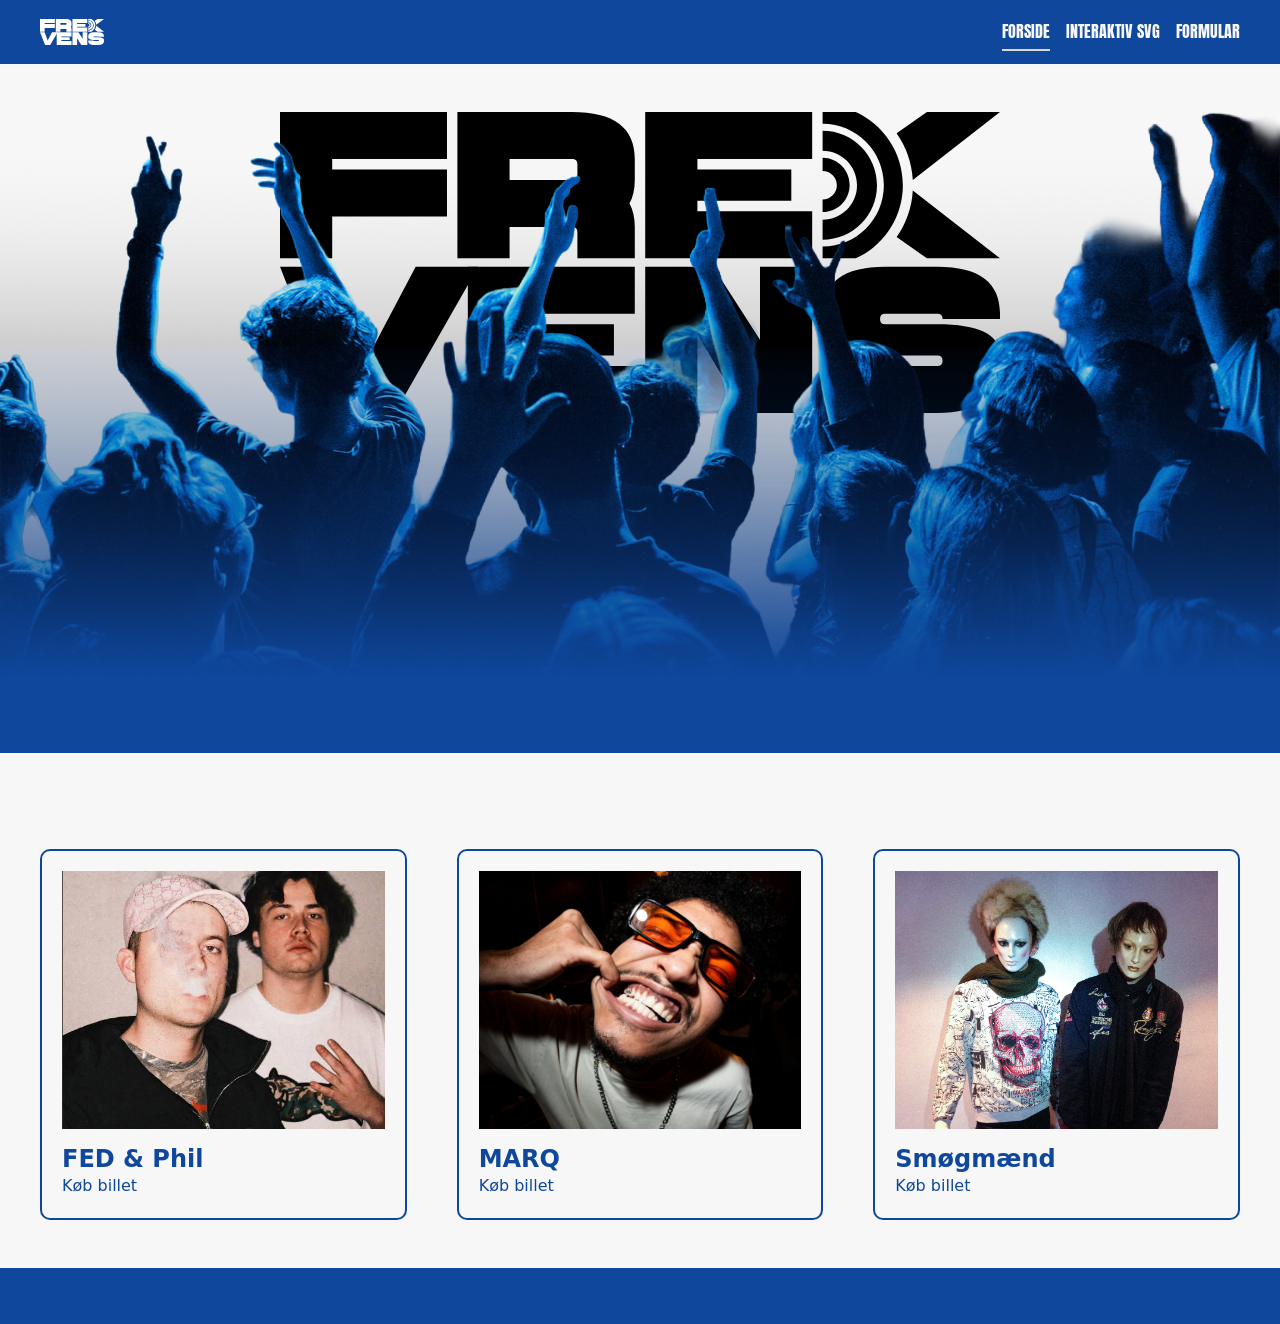
==== index.html @ 23f49d0d "forside-alfred-unfinished" ====
<!DOCTYPE html>
<html lang="da">

<head>
  <meta charset="UTF-8">
  <meta name="viewport" content="width=device-width, initial-scale=1.0">
  <title>Eventnavn</title>
  <link rel="stylesheet" href="./starter.css">
  <link rel="stylesheet" href="./style.css">
  <link rel="preconnect" href="https://fonts.googleapis.com">
  <link rel="preconnect" href="https://fonts.gstatic.com" crossorigin>
  <link
    href="https://fonts.googleapis.com/css2?family=Anton&family=Asta+Sans:wght@300..800&family=Passion+One:wght@400;700;900&display=swap"
    rel="stylesheet">
</head>

<body>
  <header class="site-header">
    <div class="header-content">
      <a class="site-logo" href="./"><img src="./frekvens logo-02.svg" alt="logo"></a>
      <nav class="site-nav">
        <button type="button" popovertarget="menu">Menu</button>
        <ul class="menu" id="menu" popover>
          <li><a href="./" aria-current="page">Forside</a></li>
          <li><a href="./svg.html">Interaktiv SVG</a></li>
          <li><a href="./form.html">Formular</a></li>
        </ul>
      </nav>
    </div>
  </header>

  <main>
    <img class="fl" src="./frekvens logo-01.svg" alt="logo">
    <img class="fb" src="./frekvensforside2-trimmed.png" alt="frekvensstart">

    <div class="koncertkort">
      <div class="infokort">
        <img src="./fedphil.jpeg" alt="fedphil">
        <h2>FED & Phil</h2>
        <p>Køb billet</p>
      </div>

      <div class="infokort">
        <img src="./marq.jpg" alt="marq">
        <h2>MARQ</h2>
        <p>Køb billet</p>
      </div>

      <div class="infokort">
        <img src="./smoeg.webp" alt="smøgmænd">
        <h2>Smøgmænd</h2>
        <p>Køb billet</p>
      </div>
    </div>

  </main>

  <footer class="site-footer">
    <div class="footer-content">
      <p>Eventnavn</p>
      <p>Footer</p>
    </div>
  </footer>
  <script src="./script.js"></script>
</body>

</html>
---- starter.css ----
*,
::before,
::after {
  box-sizing: border-box;
  margin: 0;
  padding: 0;
}

html {
  interpolate-size: allow-keywords;
  font-family: system-ui, sans-serif;
  line-height: 1.5;
  -webkit-font-smoothing: antialiased;
}

h1,
h2 {
  line-height: 1.25;
}

p,
li {
  text-wrap: pretty;
}

img,
svg {
  display: block;
  width: 100%;
  height: auto;
}

label {
  display: block;
}

input,
button,
textarea,
select {
  font: inherit;
  color: inherit;
  background-color: transparent;
  font-size: max(1em, 16px);
  padding: 0;
  margin: 0;
}

input:where([type="checkbox"], [type="radio"]) {
  width: 1em;
  height: 1em;
}

textarea {
  resize: none;
  min-height: 4lh;
}

legend {
  padding: 0;
}

select,
::picker(select) {
  appearance: base-select;
}

[popover] {
  margin: revert;
}

dialog {
  overscroll-behavior: none;

  &::backdrop {
    overflow: hidden;
    overscroll-behavior: contain;
  }
}

.visually-hidden {
  position: absolute;
  width: 1px;
  height: 1px;
  overflow: hidden;
  white-space: nowrap;
  clip-path: inset(100%);
}
---- style.css ----
/* Variabler */
html {
  --color-page: #f7f7f7;
  --color-surface: #0f479c;
  --color-text: #222;
  --color-muted: #819db7;
  --color-border: #d8d8d8;
  --color-logo: #f7f7f7;
  --space-05: 0.5rem;
  --space-1: 1rem;
  --space-2: 2rem;
  --space-3: 3rem;

  background: var(--color-page);
  color: var(--color-text);
}

/* Globalt layout */
body {
  margin: 0;
  min-height: 100svh;
  display: grid;
  grid-template-rows: auto 1fr auto;
  grid-template-columns: minmax(1rlh, 1fr) minmax(0, 75rem) minmax(1rlh, 1fr);
}

h1,
h2,
h3,
p {
  margin: 0;
}

main {
  display: grid;
  grid-template-columns: inherit;
  grid-column: 1 / -1;
  align-content: start;
}

main > * {
  grid-column: 2;
  padding-block: var(--space-3);
}

.svg-page {
  display: grid;
  gap: var(--space-2);
}

.svg-intro {
  display: grid;
  gap: var(--space-1);
  max-width: 60ch;
}

.svg-intro p {
  color: var(--color-muted);
}

.svg-layout {
  display: grid;
  gap: var(--space-2);
  align-items: start;
  @media (width > 800px) {
    grid-template-columns: 1fr min(40%, 36ch);
  }
}

.form-page {
  display: grid;
  gap: var(--space-2);
  @media (width > 600px) {
    grid-template-columns: min(40%, 50ch) 1fr;
  }
}

.form-intro {
  display: grid;
  gap: var(--space-1);
  align-content: start;
  max-width: 60ch;
}

.form-intro p {
  color: var(--color-muted);
}

.opsamling-page {
  display: grid;
  gap: var(--space-2);
  align-items: start;

  @media (width > 800px) {
    grid-template-columns: minmax(0, 44ch) minmax(20rem, 1fr);
  }
}

.opsamling-intro {
  display: grid;
  gap: var(--space-1);
  max-width: 60ch;
}

.opsamling-intro p {
  color: var(--color-muted);
}

.error-page {
  display: grid;
  gap: var(--space-1);
  max-width: 60ch;
}

.error-page p {
  color: var(--color-muted);
}

/* Header og footer */
.site-header,
.site-footer {
  grid-column: 1 / -1;

  display: grid;
  grid-template-columns: inherit;
  background: var(--color-surface);
}

.header-content,
.footer-content {
  grid-column: 2;
}

.header-content {
  min-height: 4rem;
  display: flex;
  justify-content: space-between;
  align-items: center;
  gap: var(--space-1);
}

.site-logo img {
  width: 5vw;
}

.footer-content {
  padding-block: var(--space-1);
  display: flex;
  flex-wrap: wrap;
  justify-content: space-between;
  gap: var(--space-1);
  color: var(--color-muted);
}

/* Navigation */
[popover] {
  margin: 0;
  padding: 0;
  border: none;
  background: transparent;
}

.site-nav button {
  padding: 0.4rem 0.7rem;
  border: 1px solid var(--color-border);
  background: var(--color-surface);
  @media (width > 600px) {
    display: none;
  }
}

.menu {
  margin: 0;
  padding: var(--space-1);
  list-style: none;
  background: var(--color-surface);
  border: 1px solid var(--color-border);
  color: var(--color-logo);
  position-area: bottom span-left;
  @media (width > 600px) {
    display: flex;
    gap: var(--space-1);
    padding: 0;
    border: none;
    background: none;
    position: static;
  }
}

.menu a {
  display: block;
  padding: 0.4rem 0;
  color: inherit;
  text-decoration: none;
  border-bottom: 2px solid #0000;
  font-family: "Anton", sans-serif;
  font-weight: 400;
  font-style: normal;
  text-transform: uppercase;
}

.menu a[aria-current="page"] {
  border-bottom-color: var(--color-border);
}

/* Flader */
.panel,
.svg-placeholder,
.form-placeholder,
.opsamling-placeholder {
  background: var(--color-surface);
  border: 1px solid var(--color-border);
}

.panel {
  padding: var(--space-1);
  display: grid;
  gap: var(--space-1);
}

.svg-placeholder,
.opsamling-placeholder {
  min-height: -webkit-fill-available;
  min-height: stretch;
}

.form-placeholder {
  min-height: -webkit-fill-available;
  min-height: stretch;
  padding: var(--space-1);
}

/* Details */
.accordion {
  display: grid;
  gap: var(--space-05);
}

.accordion-item {
  border: 1px solid var(--color-border);
  background: var(--color-surface);
  h3 {
    padding: 0 var(--space-1);
  }
}

.accordion-item p {
  padding: 0 var(--space-1) var(--space-1);
  color: var(--color-muted);
}

/* Knap/link */
.button {
  justify-self: start;
  display: inline-block;
  padding: 0.5rem 0.8rem;
  border: 1px solid var(--color-border);
  background: var(--color-surface);
  color: inherit;
  text-decoration: none;
}

p {
  color: var(--color-surface);
}

h1 {
  color: var(--color-surface);
}

h2 {
  color: var(--color-surface);
}

h3 {
  color: var(--color-logo);
}

/*forside*/

.fb {
  grid-column: 1/-1;
  grid-row: 1;
}

.fl {
  grid-row: 1;
  grid-column: 2/3;
  width: 60%;
  justify-self: center;
}

.koncertkort {
  display: grid;
  grid-template-columns: 1fr 1fr 1fr;
  gap: 50px;
  object-fit: cover;
}
.infokort img {
  width: 100%;
  aspect-ratio: 1 / 0.8;
  object-fit: cover;
  justify-self: center;
}
.infokort h2 {
  margin-top: 15px;
  font-size: 24px;
}

.infokort p {
  font-size: 16px;
  line-height: 1.5;
}

.infokort {
  padding: 20px;
  border: 2px solid var(--color-surface);
  border-radius: 10px;
}

/* svg */
.hullet {
  opacity: 0%;
  transition: 0.5s;
  translate: var(--x) var(--y);
}

.svg-frekvens[data-position="bar"] {
  --x: -179%;
  --y: -146%;
  .hullet {
    opacity: 50%;
    scale: 4;
  }
}

.svg-frekvens[data-position="koncert"] {
  --x: -126%;
  --y: -165%;
  .hullet {
    opacity: 50%;
    scale: 4;
  }
}

.svg-frekvens[data-position="merch"] {
  --x: -114%;
  --y: -118%;
  .hullet {
    opacity: 50%;
    scale: 4;
  }
}
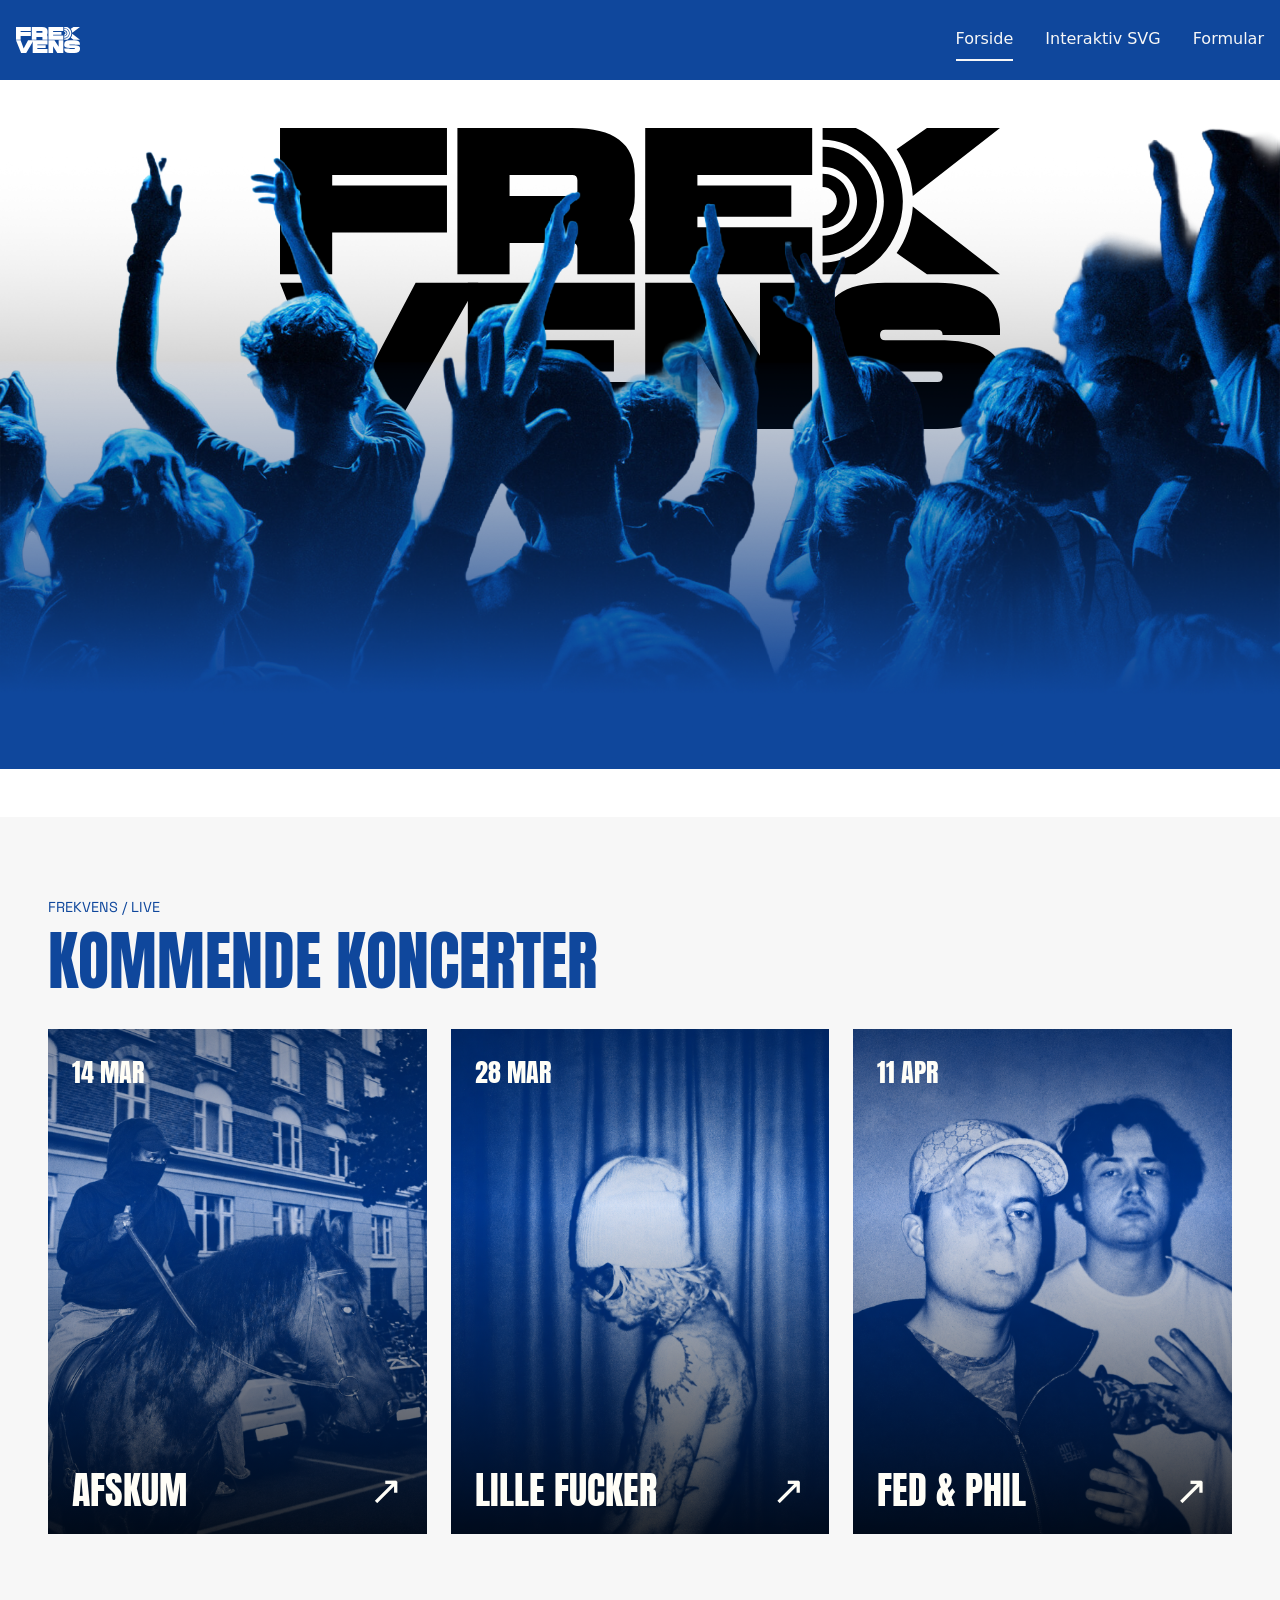
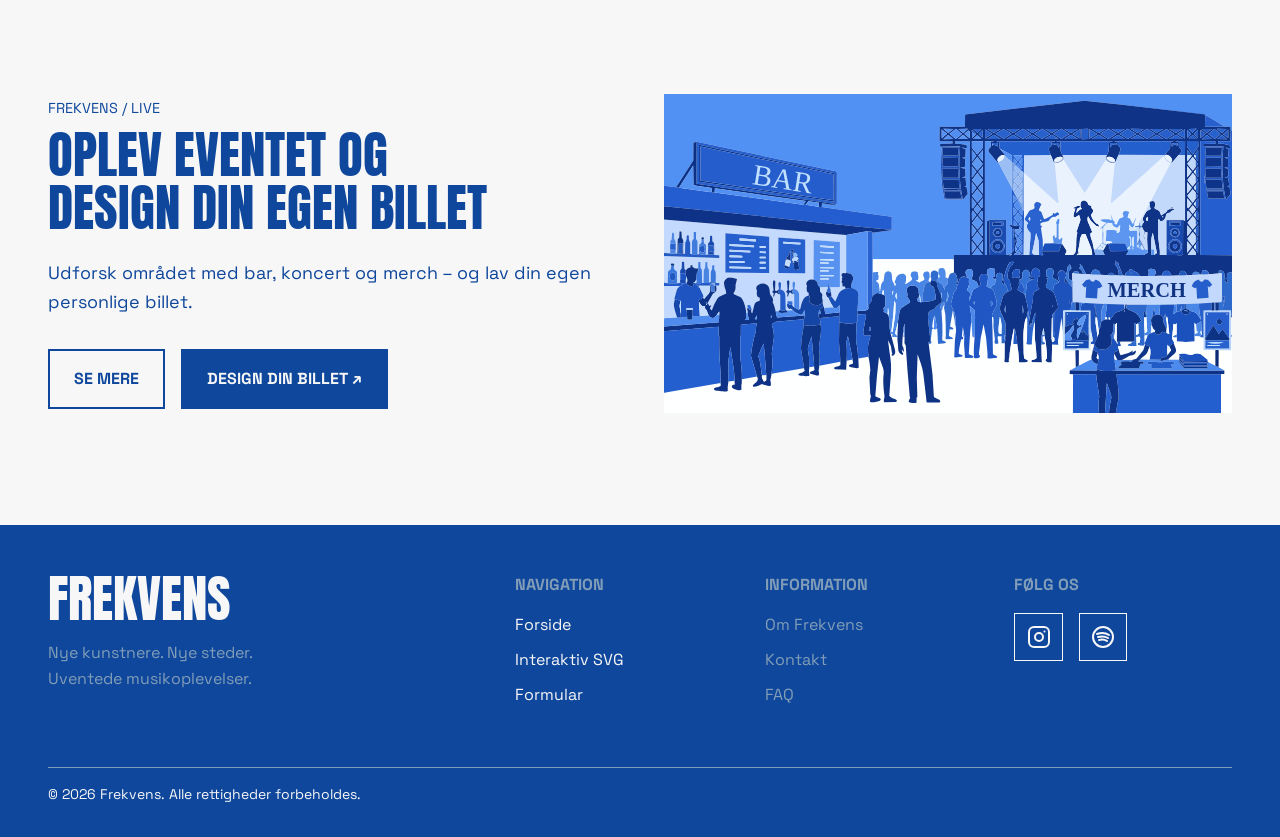
==== commit eda109df: "Merge pull request #1 from alfedesen2:forside-albert forside-albert-done" ====
--- a/index.html
+++ b/index.html
@@ -4,63 +4,319 @@
 <head>
   <meta charset="UTF-8">
   <meta name="viewport" content="width=device-width, initial-scale=1.0">
-  <title>Eventnavn</title>
+  <title>Frekvens</title>
   <link rel="stylesheet" href="./starter.css">
   <link rel="stylesheet" href="./style.css">
+
   <link rel="preconnect" href="https://fonts.googleapis.com">
   <link rel="preconnect" href="https://fonts.gstatic.com" crossorigin>
-  <link
-    href="https://fonts.googleapis.com/css2?family=Anton&family=Asta+Sans:wght@300..800&family=Passion+One:wght@400;700;900&display=swap"
+  <link href="https://fonts.googleapis.com/css2?family=Anton&family=Space+Grotesk:wght@300..700&display=swap"
     rel="stylesheet">
 </head>
 
 <body>
   <header class="site-header">
     <div class="header-content">
-      <a class="site-logo" href="./"><img src="./frekvens logo-02.svg" alt="logo"></a>
-      <nav class="site-nav">
-        <button type="button" popovertarget="menu">Menu</button>
-        <ul class="menu" id="menu" popover>
-          <li><a href="./" aria-current="page">Forside</a></li>
+
+      <a class="site-logo" href="./index.html"> <img src="./logoer/frekvens logo-03.svg" alt="Logo">
+      </a>
+
+      <nav class="desktop-nav" aria-label="Hovedmenu">
+        <a href="./index.html" aria-current="page">Forside</a>
+        <a href="./svg.html">Interaktiv SVG</a>
+        <a href="./form.html">Formular</a>
+      </nav>
+
+      <div class="mobile-nav">
+
+        <button class="menu-button" type="button" popovertarget="menu-popover" aria-label="Åbn menu">
+          ☰
+        </button>
+
+        <nav id="menu-popover" class="menu-list" popover aria-label="Mobilmenu">
+
+          <button class="menu-close" type="button" popovertarget="menu-popover" popovertargetaction="hide"
+            aria-label="Luk menu">
+            ✕
+          </button>
+
+          <ul>
+            <li class="menu-item">
+              <a href="./index.html">Forside →</a>
+            </li>
+
+            <li class="menu-item">
+              <a href="./svg.html">Interaktiv SVG →</a>
+            </li>
+
+            <li class="menu-item">
+              <a href="./form.html">Formular →</a>
+            </li>
+          </ul>
+
+        </nav>
+      </div>
+
+    </div>
+  </header>
+
+
+  <main>
+
+
+
+    <img src="./logoer/frekvens logo-01.svg" alt="Logo" class="logo-hero">
+
+    <img src="./logoer/frekvensforside2-trimmed.png" alt="Hero baggrund" class="bg-hero">
+
+
+
+
+
+    <!-- <h1>POP-UP<br>
+          KONCERTER</h1>
+
+        <p>Nye kunstnere, nye steder og uventede musikoplevelser. Oplev koncerter, der bryder med det traditionelle og
+          bringer musikken tættere på dig.</p>
+
+        <a href="#cards" class="hero-button"> SE KOMMENDE KONCERTER</a> -->
+
+
+
+
+    <section class="artists-section" id="cards">
+
+      <div class="artists-heading">
+        <p>FREKVENS / LIVE</p>
+        <h2>KOMMENDE KONCERTER</h2>
+      </div>
+
+      <div class="artists-grid">
+
+        <!-- AFSKUM -->
+        <button class="artist-card" popovertarget="afskum-popover">
+          <img src="./imgs-albert/afskum.png" alt="AFSKUM">
+
+          <span class="artist-date">14 MAR</span>
+
+          <div class="artist-card-bottom">
+            <h3>AFSKUM</h3>
+            <span class="artist-arrow">↗</span>
+          </div>
+        </button>
+
+        <!-- LILLE FUCKER -->
+        <button class="artist-card" popovertarget="lille-fucker-popover">
+          <img src="./imgs-albert/lille-fucker.png" alt="Lille Fucker">
+
+          <span class="artist-date">28 MAR</span>
+
+          <div class="artist-card-bottom">
+            <h3>LILLE FUCKER</h3>
+            <span class="artist-arrow">↗</span>
+          </div>
+        </button>
+
+        <!-- FED & PHIL -->
+        <button class="artist-card" popovertarget="fed-phil-popover">
+          <img src="./imgs-albert/fed-og-phil.png" alt="Fed & Phil">
+
+          <span class="artist-date">11 APR</span>
+
+          <div class="artist-card-bottom">
+            <h3>FED & PHIL</h3>
+            <span class="artist-arrow">↗</span>
+          </div>
+        </button>
+
+      </div>
+    </section>
+
+
+    <!-- POPOVER: AFSKUM -->
+    <div id="afskum-popover" class="artist-popover" popover>
+      <button class="popover-close" popovertarget="afskum-popover" popovertargetaction="hide"
+        aria-label="Luk">×</button>
+
+      <img src="./imgs-albert/afskum.png" alt="AFSKUM">
+
+      <div class="popover-content">
+        <p class="popover-label">FREKVENS / LIVE</p>
+        <h2>AFSKUM</h2>
+        <p>Oplev AFSKUM live til en intim pop-up koncert,
+          hvor rå energi og alternativ hiphop mødes.</p>
+
+        <div class="popover-details">
+          <p><strong>DATO</strong> 14. marts 2027</p>
+          <p><strong>TID</strong> 20.00</p>
+          <p><strong>STED</strong> Hemmelig lokation, København</p>
+        </div>
+
+        <a href="./form.html" class="popover-cta">
+          TILMELD DIG ↗
+        </a>
+      </div>
+    </div>
+
+
+    <!-- POPOVER: LILLE FUCKER -->
+    <div id="lille-fucker-popover" class="artist-popover" popover>
+      <button class="popover-close" popovertarget="lille-fucker-popover" popovertargetaction="hide"
+        aria-label="Luk">×</button>
+
+      <img src="./imgs-albert/lille-fucker.png" alt="Lille Fucker">
+
+      <div class="popover-content">
+        <p class="popover-label">FREKVENS / LIVE</p>
+        <h2>LILLE FUCKER</h2>
+        <p>Lille Fucker indtager Frekvens med en intens
+          koncert fyldt med alternativ rap og attitude.</p>
+
+        <div class="popover-details">
+          <p><strong>DATO</strong> 28. marts 2027</p>
+          <p><strong>TID</strong> 21.00</p>
+          <p><strong>STED</strong> Hemmelig lokation, København</p>
+        </div>
+
+        <a href="./form.html" class="popover-cta">
+          TILMELD DIG ↗
+        </a>
+      </div>
+    </div>
+
+
+    <!-- POPOVER: FED & PHIL -->
+    <div id="fed-phil-popover" class="artist-popover" popover>
+      <button class="popover-close" popovertarget="fed-phil-popover" popovertargetaction="hide"
+        aria-label="Luk">×</button>
+
+      <img src="./imgs-albert/fed-og-phil.png" alt="Fed & Phil">
+
+      <div class="popover-content">
+        <p class="popover-label">FREKVENS / LIVE</p>
+        <h2>FED & PHIL</h2>
+        <p>Fed & Phil bringer deres lyd til Frekvens
+          med en nærværende koncert i utraditionelle rammer.</p>
+
+        <div class="popover-details">
+          <p><strong>DATO</strong> 11. april 2027</p>
+          <p><strong>TID</strong> 20.00</p>
+          <p><strong>STED</strong> Hemmelig lokation, København</p>
+        </div>
+
+        <a href="./form.html" class="popover-cta">
+          TILMELD DIG ↗
+        </a>
+      </div>
+    </div>
+
+    <section class="svg-link">
+
+      <div class="svg-link-content">
+
+        <div class="svg-link-text">
+          <p class="svg-link-label">FREKVENS / LIVE</p>
+
+          <h2>OPLEV EVENTET OG<br>DESIGN DIN EGEN BILLET</h2>
+
+          <p class="svg-link-description">
+            Udforsk området med bar, koncert og merch –
+            og lav din egen personlige billet.
+          </p>
+
+          <div class="svg-link-buttons">
+            <a href="./svg.html" class="svg-btn-outline">
+              SE MERE
+            </a>
+
+            <a href="./form.html" class="svg-btn-filled">
+              DESIGN DIN BILLET ↗
+            </a>
+          </div>
+        </div>
+
+        <div class="svg-link-image">
+          <img src="./imgs-albert/svg-frekvens-2.svg" alt="Koncertområde med bar, scene og merchbod" loading="lazy">
+        </div>
+
+      </div>
+
+    </section>
+
+  </main>
+
+  <footer class="site-footer">
+    <div class="footer-content">
+
+      <div class="footer-brand">
+        <a href="./index.html" class="footer-logo">
+          FREKVENS
+        </a>
+        <p>
+          Nye kunstnere. Nye steder.<br>
+          Uventede musikoplevelser.
+        </p>
+      </div>
+
+      <nav class="footer-nav" aria-label="Footer navigation">
+        <h3>NAVIGATION</h3>
+        <ul>
+          <li><a href="./index.html">Forside</a></li>
           <li><a href="./svg.html">Interaktiv SVG</a></li>
           <li><a href="./form.html">Formular</a></li>
         </ul>
       </nav>
-    </div>
-  </header>
-
-  <main>
-    <img class="fl" src="./frekvens logo-01.svg" alt="logo">
-    <img class="fb" src="./frekvensforside2-trimmed.png" alt="frekvensstart">
-
-    <div class="koncertkort">
-      <div class="infokort">
-        <img src="./fedphil.jpeg" alt="fedphil">
-        <h2>FED & Phil</h2>
-        <p>Køb billet</p>
-      </div>
-
-      <div class="infokort">
-        <img src="./marq.jpg" alt="marq">
-        <h2>MARQ</h2>
-        <p>Køb billet</p>
-      </div>
-
-      <div class="infokort">
-        <img src="./smoeg.webp" alt="smøgmænd">
-        <h2>Smøgmænd</h2>
-        <p>Køb billet</p>
-      </div>
-    </div>
-
-  </main>
-
-  <footer class="site-footer">
-    <div class="footer-content">
-      <p>Eventnavn</p>
-      <p>Footer</p>
+
+      <div class="footer-info">
+        <h3>INFORMATION</h3>
+        <ul>
+          <li>Om Frekvens</li>
+          <li>Kontakt</li>
+          <li>FAQ</li>
+        </ul>
+      </div>
+
+
+      <div class="footer-social">
+        <h3>FØLG OS</h3>
+        <div class="social-links">
+          <a href="https://www.instagram.com/" class="social-icon" aria-label="Instagram" target="_blank"
+            rel="noopener noreferrer">
+
+            <svg xmlns="http://www.w3.org/2000/svg" width="24" height="24" viewBox="0 0 24 24" fill="none"
+              stroke="currentColor" stroke-width="2" stroke-linecap="round" stroke-linejoin="round" aria-hidden="true">
+              <rect x="2" y="2" width="20" height="20" rx="5" />
+              <circle cx="12" cy="12" r="4" />
+              <circle cx="17.5" cy="6.5" r="1" fill="currentColor" stroke="none" />
+            </svg>
+
+          </a>
+
+          <a href="https://open.spotify.com/" class="social-icon" aria-label="Spotify" target="_blank"
+            rel="noopener noreferrer">
+
+            <svg xmlns="http://www.w3.org/2000/svg" width="24" height="24" viewBox="0 0 24 24" fill="none"
+              stroke="currentColor" stroke-width="2" stroke-linecap="round" stroke-linejoin="round" aria-hidden="true">
+
+              <circle cx="12" cy="12" r="10" />
+
+              <path d="M6 9c4-1.5 9-1 12 1" />
+              <path d="M7 12c3.5-1 7.5-.5 10 1" />
+              <path d="M8 15c3-0.7 6-.3 8 1" />
+            </svg>
+
+          </a>
+
+        </div>
+      </div>
+
+    </div>
+
+    <div class="footer-bottom">
+      <p>© 2026 Frekvens. Alle rettigheder forbeholdes.</p>
     </div>
   </footer>
+
   <script src="./script.js"></script>
 </body>
 
--- a/style.css
+++ b/style.css
@@ -2,17 +2,22 @@
 html {
   --color-page: #f7f7f7;
   --color-surface: #0f479c;
-  --color-text: #222;
+  --color-text: #f7f7f7;
   --color-muted: #819db7;
-  --color-border: #d8d8d8;
-  --color-logo: #f7f7f7;
+  --color-border: #f7f7f7;
   --space-05: 0.5rem;
   --space-1: 1rem;
   --space-2: 2rem;
   --space-3: 3rem;
 
-  background: var(--color-page);
+  --font-1: "Anton", sans-serif;
+  --font-2: "Space Grotesk", sans-serif;
+
   color: var(--color-text);
+
+  scroll-behavior: smooth;
+  --content-width: 1400px;
+  --border-width: 2px;
 }
 
 /* Globalt layout */
@@ -62,7 +67,7 @@
   display: grid;
   gap: var(--space-2);
   align-items: start;
-  @media (width > 800px) {
+  @media (width > 767px) {
     grid-template-columns: 1fr min(40%, 36ch);
   }
 }
@@ -91,7 +96,7 @@
   gap: var(--space-2);
   align-items: start;
 
-  @media (width > 800px) {
+  @media (width > 767px) {
     grid-template-columns: minmax(0, 44ch) minmax(20rem, 1fr);
   }
 }
@@ -116,91 +121,338 @@
   color: var(--color-muted);
 }
 
-/* Header og footer */
-.site-header,
-.site-footer {
+/* HEADER */ /* HEADER */ /* HEADER */ /* HEADER */ /* HEADER */ /* HEADER */ /* HEADER */ /* HEADER */ /* HEADER */ /* HEADER */
+.site-header {
   grid-column: 1 / -1;
-
-  display: grid;
-  grid-template-columns: inherit;
   background: var(--color-surface);
-}
-
-.header-content,
-.footer-content {
-  grid-column: 2;
+  color: var(--color-page);
+  position: relative;
+  z-index: 10;
 }
 
 .header-content {
-  min-height: 4rem;
   display: flex;
   justify-content: space-between;
   align-items: center;
-  gap: var(--space-1);
-}
-
+  min-height: 80px;
+  padding: var(--space-1) var(--space-1);
+  gap: var(--space-2);
+}
+
+/* LOGO */
 .site-logo img {
   width: 5vw;
 }
 
-.footer-content {
-  padding-block: var(--space-1);
+/* DESKTOP NAVIGATION */
+.desktop-nav {
   display: flex;
-  flex-wrap: wrap;
-  justify-content: space-between;
-  gap: var(--space-1);
-  color: var(--color-muted);
-}
-
-/* Navigation */
-[popover] {
+  align-items: center;
+  gap: var(--space-2);
+  margin-left: auto;
+}
+
+.desktop-nav a {
+  color: var(--color-page);
+  text-decoration: none;
+  font-size: 1rem;
+  font-weight: 500;
+  padding: 0.5rem 0;
+  border-bottom: var(--border-width) solid transparent;
+  transition: border-color 0.2s;
+}
+
+.desktop-nav a:hover,
+.desktop-nav a[aria-current="page"] {
+  border-bottom-color: var(--color-page);
+}
+
+/* MOBIL NAVIGATION */
+.mobile-nav {
+  display: none;
+}
+
+.menu-button {
+  anchor-name: --menu-anchor;
+  background: transparent;
+  border: none;
+  color: var(--color-page);
+  font-size: 1.5rem;
+  cursor: pointer;
+}
+
+/* POPOVER */
+.menu-list {
+  position: fixed;
+  position-anchor: --menu-anchor;
+  position-area: bottom span-left;
+  margin: 0;
+
+  width: min(360px, calc(100vw - 2rem));
+  padding: var(--space-1);
+
+  background: var(--color-page);
+  border: 1px solid var(--color-surface);
+  box-shadow: 0 10px 30px #0002;
+  color: var(--color-surface);
+}
+
+/* POPOVER ANIMATION */
+.menu-list {
+  opacity: 0;
+  scale: 0.95;
+
+  transition:
+    opacity 0.3s,
+    scale 0.3s,
+    display 0.3s allow-discrete,
+    overlay 0.3s allow-discrete;
+}
+
+.menu-list:popover-open {
+  opacity: 1;
+  scale: 1;
+}
+
+@starting-style {
+  .menu-list:popover-open {
+    opacity: 0;
+    scale: 0.95;
+  }
+}
+
+/* LUK KNAP */
+.menu-close {
+  display: block;
+  margin-left: auto;
+  background: transparent;
+  border: none;
+  color: var(--color-surface);
+  font-size: 1.5rem;
+  cursor: pointer;
+}
+
+/* MENU LINKS */
+.menu-list ul {
+  list-style: none;
   margin: 0;
   padding: 0;
-  border: none;
-  background: transparent;
-}
-
-.site-nav button {
-  padding: 0.4rem 0.7rem;
-  border: 1px solid var(--color-border);
+}
+
+.menu-item {
+  border-bottom: 1px solid var(--color-muted);
+}
+
+.menu-item:last-child {
+  border-bottom: none;
+}
+
+.menu-item a {
+  display: block;
+  padding: var(--space-1) 0;
+  color: var(--color-surface);
+  text-decoration: none;
+  font-size: 1.5rem;
+  font-weight: 800;
+}
+
+.menu-item a:hover {
+  color: #086ce5;
+}
+
+/* RESPONSIVE */
+@media (max-width: 767px) {
+  .desktop-nav {
+    display: none;
+  }
+
+  .mobile-nav {
+    display: block;
+  }
+
+  .header-content {
+    padding: var(--space-1);
+  }
+
+  .site-logo {
+    font-size: 1.5rem;
+  }
+}
+
+/* Footer */ /* Footer */ /* Footer */ /* Footer */ /* Footer */ /* Footer */ /* Footer */ /* Footer */ /* Footer */ /* Footer */ /* Footer */
+.site-footer {
+  grid-column: 1 / -1;
   background: var(--color-surface);
-  @media (width > 600px) {
-    display: none;
-  }
-}
-
-.menu {
+  color: var(--color-page);
+  padding: var(--space-2) var(--space-3);
+}
+
+/* Footer layout */
+.footer-content {
+  grid-column: 1 / -1;
+  display: grid;
+  grid-template-columns: 2fr 1fr 1fr 1fr;
+  gap: var(--space-2);
+  width: 100%;
+  max-width: var(--content-width);
+  margin: 0 auto var(--space-2);
+  align-items: start;
+  padding-block: var(--space-1);
+  color: var(--color-muted);
+}
+
+/* Nederste linje */
+.footer-bottom {
+  grid-column: 1 / -1;
+  display: flex;
+  justify-content: space-between;
+  align-items: center;
+  gap: var(--space-2);
+
+  width: 100%;
+  max-width: var(--content-width);
+  margin: 0 auto;
+
+  border-top: 1px solid var(--color-muted);
+  padding-top: var(--space-1);
+
+  font-family: var(--font-2);
+  font-size: 0.875rem;
+}
+
+/* Logo */
+.footer-brand h2 {
+  font-family: var(--font-1);
+  font-size: clamp(3rem, 5vw, 6rem);
+  font-weight: 400;
+  line-height: 1;
+  margin-bottom: var(--space-1);
+}
+
+.footer-brand p {
+  font-family: var(--font-2);
+  line-height: 1.6;
+}
+
+/* Overskrifter */
+.footer-nav h3,
+.footer-info h3,
+.footer-social h3 {
+  font-family: var(--font-2);
+  font-size: 1rem;
+  font-weight: 700;
+  margin-bottom: var(--space-1);
+}
+
+/* Links */
+.footer-nav ul {
+  list-style: none;
+  padding: 0;
   margin: 0;
-  padding: var(--space-1);
+}
+
+.footer-nav li {
+  margin-bottom: 0.7rem;
+}
+
+.footer-nav a,
+.footer-bottom a {
+  color: var(--color-page);
+  text-decoration: none;
+  font-family: var(--font-2);
+}
+
+.footer-nav a:hover,
+.footer-bottom a:hover {
+  text-decoration: underline;
+}
+
+/* Information */
+.footer-info p {
+  margin-bottom: 0.7rem;
+  font-family: var(--font-2);
+}
+
+/* Sociale medier */
+.social-links {
+  display: flex;
+  gap: var(--space-1);
+}
+
+.social-links a {
+  display: inline-flex;
+  align-items: center;
+  justify-content: center;
+  padding: 0.7rem;
+
+  border: 1px solid var(--color-page);
+  color: var(--color-page);
+  text-decoration: none;
+
+  font-family: var(--font-2);
+  transition: 0.2s;
+}
+
+.social-links a:hover {
+  background: var(--color-page);
+  color: var(--color-surface);
+}
+
+/* Mobil */
+@media (max-width: 767px) {
+  .site-footer {
+    padding: var(--space-2);
+  }
+
+  .footer-content {
+    grid-template-columns: 1fr 1fr;
+    gap: var(--space-2);
+  }
+
+  .footer-brand {
+    grid-column: 1 / -1;
+  }
+
+  .footer-brand h2 {
+    font-size: 3.5rem;
+  }
+
+  .footer-bottom {
+    flex-direction: column;
+    align-items: flex-start;
+  }
+}
+
+@media (max-width: 767px) {
+  .footer-content {
+    grid-template-columns: 1fr;
+  }
+}
+
+.footer-logo {
+  display: inline-block;
+  font-family: var(--font-1);
+  font-size: clamp(2.5rem, 4vw, 4rem);
+  font-weight: 400;
+  line-height: 1;
+  color: var(--color-page);
+  text-decoration: none;
+  margin-bottom: var(--space-1);
+}
+
+.footer-logo:hover {
+  color: var(--color-muted);
+}
+
+.footer-info ul {
   list-style: none;
-  background: var(--color-surface);
-  border: 1px solid var(--color-border);
-  color: var(--color-logo);
-  position-area: bottom span-left;
-  @media (width > 600px) {
-    display: flex;
-    gap: var(--space-1);
-    padding: 0;
-    border: none;
-    background: none;
-    position: static;
-  }
-}
-
-.menu a {
-  display: block;
-  padding: 0.4rem 0;
-  color: inherit;
-  text-decoration: none;
-  border-bottom: 2px solid #0000;
-  font-family: "Anton", sans-serif;
-  font-weight: 400;
-  font-style: normal;
-  text-transform: uppercase;
-}
-
-.menu a[aria-current="page"] {
-  border-bottom-color: var(--color-border);
+  padding: 0;
+  margin: 0;
+}
+
+.footer-info li {
+  margin-bottom: 0.7rem;
+  font-family: var(--font-2);
 }
 
 /* Flader */
@@ -240,7 +492,7 @@
   border: 1px solid var(--color-border);
   background: var(--color-surface);
   h3 {
-    padding: 0 var(--space-1);
+    padding: 0 var(--space-1) var(--space-1);
   }
 }
 
@@ -260,62 +512,424 @@
   text-decoration: none;
 }
 
-p {
-  color: var(--color-surface);
-}
-
-h1 {
-  color: var(--color-surface);
-}
-
-h2 {
-  color: var(--color-surface);
-}
-
-h3 {
-  color: var(--color-logo);
-}
-
-/*forside*/
-
-.fb {
-  grid-column: 1/-1;
+/* Forside */ /* Forside */ /* Forside */ /* Forside */ /* Forside */ /* Forside */ /* Forside */ /* Forside */ /* Forside */
+/* Hero */ /* Hero */ /* Hero */ /* Hero */ /* Hero */
+.logo-hero {
   grid-row: 1;
-}
-
-.fl {
-  grid-row: 1;
-  grid-column: 2/3;
+  grid-column: 2 / 3;
   width: 60%;
   justify-self: center;
 }
 
-.koncertkort {
-  display: grid;
-  grid-template-columns: 1fr 1fr 1fr;
-  gap: 50px;
+.bg-hero {
+  grid-column: 1 / -1;
+  grid-row: 1;
+}
+
+/* Cards */ /* Cards */ /* Cards */ /* Cards */ /* Cards */
+/* KUNSTNER SEKTION */
+.artists-section {
+  grid-column: 1 / -1;
+  padding: 5rem var(--space-3);
+  background-color: var(--color-page);
+}
+
+.artists-heading {
+  max-width: var(--content-width);
+  margin: 0 auto 2rem;
+  color: var(--color-surface);
+}
+
+.artists-heading p {
+  font-family: var(--font-2);
+  font-size: 0.9rem;
+  margin-bottom: 0.5rem;
+}
+
+.artists-heading h2 {
+  font-family: var(--font-1);
+  font-weight: 400;
+  font-size: clamp(2.5rem, 5vw, 5rem);
+  line-height: 1.1;
+}
+
+/* GRID */
+.artists-grid {
+  display: grid;
+  grid-template-columns: repeat(3, 1fr);
+  gap: 1.5rem;
+  max-width: var(--content-width);
+  margin: 0 auto;
+}
+
+/* KORT */
+.artist-card {
+  position: relative;
+  display: block;
+  width: 100%;
+  aspect-ratio: 3 / 4;
+  padding: 0;
+  border: none;
+  overflow: hidden;
+  background-color: var(--color-surface);
+  color: #fffef7;
+  cursor: pointer;
+  text-align: left;
+}
+
+.artist-card img {
+  width: 100%;
+  height: 100%;
   object-fit: cover;
-}
-.infokort img {
+  display: block;
+  transition: transform 0.4s ease;
+}
+
+.artist-card:hover img {
+  transform: scale(1.06);
+}
+
+.artist-card::after {
+  content: "";
+  position: absolute;
+  inset: 0;
+  background: linear-gradient(
+    to bottom,
+    rgba(0, 0, 0, 0.3),
+    transparent 35%,
+    rgba(0, 0, 0, 0.8)
+  );
+  pointer-events: none;
+}
+
+/* DATO */
+.artist-date {
+  position: absolute;
+  top: 1.5rem;
+  left: 1.5rem;
+  z-index: 1;
+  font-family: var(--font-1);
+  font-size: clamp(1.2rem, 2vw, 2rem);
+}
+
+/* NAVN OG PIL */
+.artist-card-bottom {
+  position: absolute;
+  bottom: 1.5rem;
+  left: 1.5rem;
+  right: 1.5rem;
+  z-index: 1;
+
+  display: flex;
+  justify-content: space-between;
+  align-items: end;
+  gap: 1rem;
+}
+
+.artist-card-bottom h3 {
+  font-family: var(--font-1);
+  font-weight: 400;
+  font-size: clamp(1.8rem, 3vw, 3.5rem);
+  line-height: 1;
+}
+
+.artist-arrow {
+  font-size: 2.5rem;
+  line-height: 1;
+  transition: transform 0.2s ease;
+}
+
+.artist-card:hover .artist-arrow {
+  transform: translate(4px, -4px);
+}
+
+/* POPOVER */
+.artist-popover {
+  position: fixed;
+  inset: 0;
+  margin: auto;
+
+  width: min(900px, 90vw);
+  max-height: 90vh;
+  overflow-y: auto;
+
+  padding: 0;
+  border: none;
+  background-color: var(--color-surface);
+  color: var(--color-page);
+
+  font-family: var(--font-2);
+}
+
+.artist-popover:popover-open {
+  display: grid;
+  grid-template-columns: 1fr 1fr;
+}
+
+.artist-popover::backdrop {
+  background: rgba(0, 0, 0, 0.75);
+}
+
+.artist-popover > img {
   width: 100%;
-  aspect-ratio: 1 / 0.8;
+  height: 100%;
+  min-height: 450px;
   object-fit: cover;
-  justify-self: center;
-}
-.infokort h2 {
-  margin-top: 15px;
-  font-size: 24px;
-}
-
-.infokort p {
-  font-size: 16px;
-  line-height: 1.5;
-}
-
-.infokort {
-  padding: 20px;
-  border: 2px solid var(--color-surface);
-  border-radius: 10px;
+}
+
+.popover-content {
+  padding: 3rem 2rem;
+  display: flex;
+  flex-direction: column;
+  justify-content: center;
+  gap: 1.5rem;
+}
+
+.popover-label {
+  font-size: 0.8rem;
+  letter-spacing: 0.1em;
+}
+
+.popover-content h2 {
+  font-family: var(--font-1);
+  font-size: clamp(2.5rem, 4vw, 4rem);
+  font-weight: 400;
+  line-height: 1;
+}
+
+.popover-content > p {
+  line-height: 1.6;
+}
+
+.popover-details {
+  border-block: 1px solid var(--color-muted);
+  padding: var(--space-1) 0;
+}
+
+.popover-details p {
+  margin: 0.5rem 0;
+}
+
+.popover-details strong {
+  display: inline-block;
+  min-width: 4rem;
+}
+
+.popover-cta {
+  display: inline-block;
+  align-self: flex-start;
+  padding: 0.9rem 1.5rem;
+  border: 1px solid var(--color-page);
+  color: var(--color-page);
+  text-decoration: none;
+  font-weight: 600;
+  transition:
+    background-color 0.2s,
+    color 0.2s;
+}
+
+.popover-cta:hover {
+  background-color: var(--color-page);
+  color: var(--color-surface);
+}
+
+.popover-close {
+  position: absolute;
+  top: 1rem;
+  right: 1rem;
+  z-index: 2;
+  background: transparent;
+  border: none;
+  color: var(--color-page);
+  font-size: 2.5rem;
+  cursor: pointer;
+}
+
+/* RESPONSIVE */
+@media (max-width: 767px) {
+  .artists-section {
+    padding: 3rem 1rem;
+  }
+
+  .artists-grid {
+    grid-template-columns: 1fr;
+  }
+
+  .artist-popover:popover-open {
+    grid-template-columns: 1fr;
+  }
+
+  .artist-popover > img {
+    height: 250px;
+    min-height: 0;
+  }
+
+  .popover-content {
+    padding: 2rem 1.5rem;
+  }
+}
+
+/* SVG/Billet indblik */ /* SVG/Billet indblik */ /* SVG/Billet indblik */ /* SVG/Billet indblik */
+/* SVG LINK SEKTION */
+.svg-link {
+  grid-column: 1 / -1;
+  background-color: var(--color-page);
+  padding: 5rem var(--space-3) 7rem;
+  color: var(--color-surface);
+}
+
+.svg-link-content {
+  max-width: var(--content-width);
+  margin: 0 auto;
+
+  display: grid;
+  grid-template-columns: 1fr 1fr;
+  align-items: center;
+  gap: 3rem;
+}
+
+/* TEKST */
+.svg-link-text {
+  display: flex;
+  flex-direction: column;
+  align-items: flex-start;
+}
+
+.svg-link-label {
+  font-family: var(--font-2);
+  font-size: 0.9rem;
+  margin-bottom: 0.5rem;
+}
+
+.svg-link-text h2 {
+  font-family: var(--font-1);
+  font-size: clamp(2.5rem, 4vw, 5rem);
+  font-weight: 400;
+  line-height: 1.05;
+  margin-bottom: 1.5rem;
+}
+
+.svg-link-description {
+  font-family: var(--font-2);
+  font-size: clamp(1rem, 1.4vw, 1.4rem);
+  line-height: 1.6;
+  max-width: 550px;
+  margin-bottom: 2rem;
+}
+
+/* KNAPPER */
+.svg-link-buttons {
+  display: flex;
+  flex-wrap: wrap;
+  gap: 1rem;
+}
+
+.svg-link-buttons a {
+  display: inline-flex;
+  align-items: center;
+  justify-content: center;
+  padding: 1rem 1.5rem;
+
+  font-family: var(--font-2);
+  font-size: 1rem;
+  font-weight: 700;
+  text-decoration: none;
+
+  border: var(--border-width) solid var(--color-surface);
+  transition:
+    background-color 0.2s,
+    color 0.2s;
+}
+
+/* SE MERE */
+.svg-btn-outline {
+  background-color: transparent;
+  color: var(--color-surface);
+}
+
+.svg-btn-outline:hover {
+  background-color: var(--color-surface);
+  color: var(--color-page);
+}
+
+/* DESIGN DIN BILLET */
+.svg-btn-filled {
+  background-color: var(--color-surface);
+  color: var(--color-page);
+}
+
+.svg-btn-filled:hover {
+  background-color: transparent;
+  color: var(--color-surface);
+}
+
+/* BILLEDE */
+.svg-link-image {
+  width: 100%;
+  overflow: hidden;
+}
+
+.svg-link-image img {
+  display: block;
+  width: 100%;
+  height: auto;
+}
+
+/* MOBIL */
+@media (max-width: 767px) {
+  .svg-link {
+    padding: 3rem 1rem 5rem;
+  }
+
+  .svg-link-content {
+    grid-template-columns: 1fr;
+    gap: 0;
+  }
+
+  .svg-link-text {
+    display: contents;
+  }
+
+  .svg-link-label {
+    grid-row: 1;
+    font-size: 0.85rem;
+    margin-bottom: 1rem;
+  }
+
+  .svg-link-text h2 {
+    grid-row: 2;
+    font-size: clamp(2.5rem, 10vw, 3.6rem);
+    line-height: 1.05;
+    margin-bottom: 1.5rem;
+  }
+
+  .svg-link-description {
+    grid-row: 4;
+    font-size: 1rem;
+    line-height: 1.5;
+    margin-bottom: 1.5rem;
+  }
+
+  .svg-link-image {
+    grid-row: 3;
+    width: 100%;
+    margin-bottom: 1.5rem;
+  }
+
+  .svg-link-buttons {
+    grid-row: 5;
+    width: 100%;
+    flex-direction: column;
+    gap: 0.75rem;
+  }
+
+  .svg-link-buttons a {
+    width: 100%;
+    min-height: 3.5rem;
+    padding: 0.9rem 1rem;
+    text-align: center;
+    white-space: nowrap;
+  }
 }
 
 /* svg */
@@ -333,7 +947,6 @@
     scale: 4;
   }
 }
-
 .svg-frekvens[data-position="koncert"] {
   --x: -126%;
   --y: -165%;
@@ -342,7 +955,6 @@
     scale: 4;
   }
 }
-
 .svg-frekvens[data-position="merch"] {
   --x: -114%;
   --y: -118%;
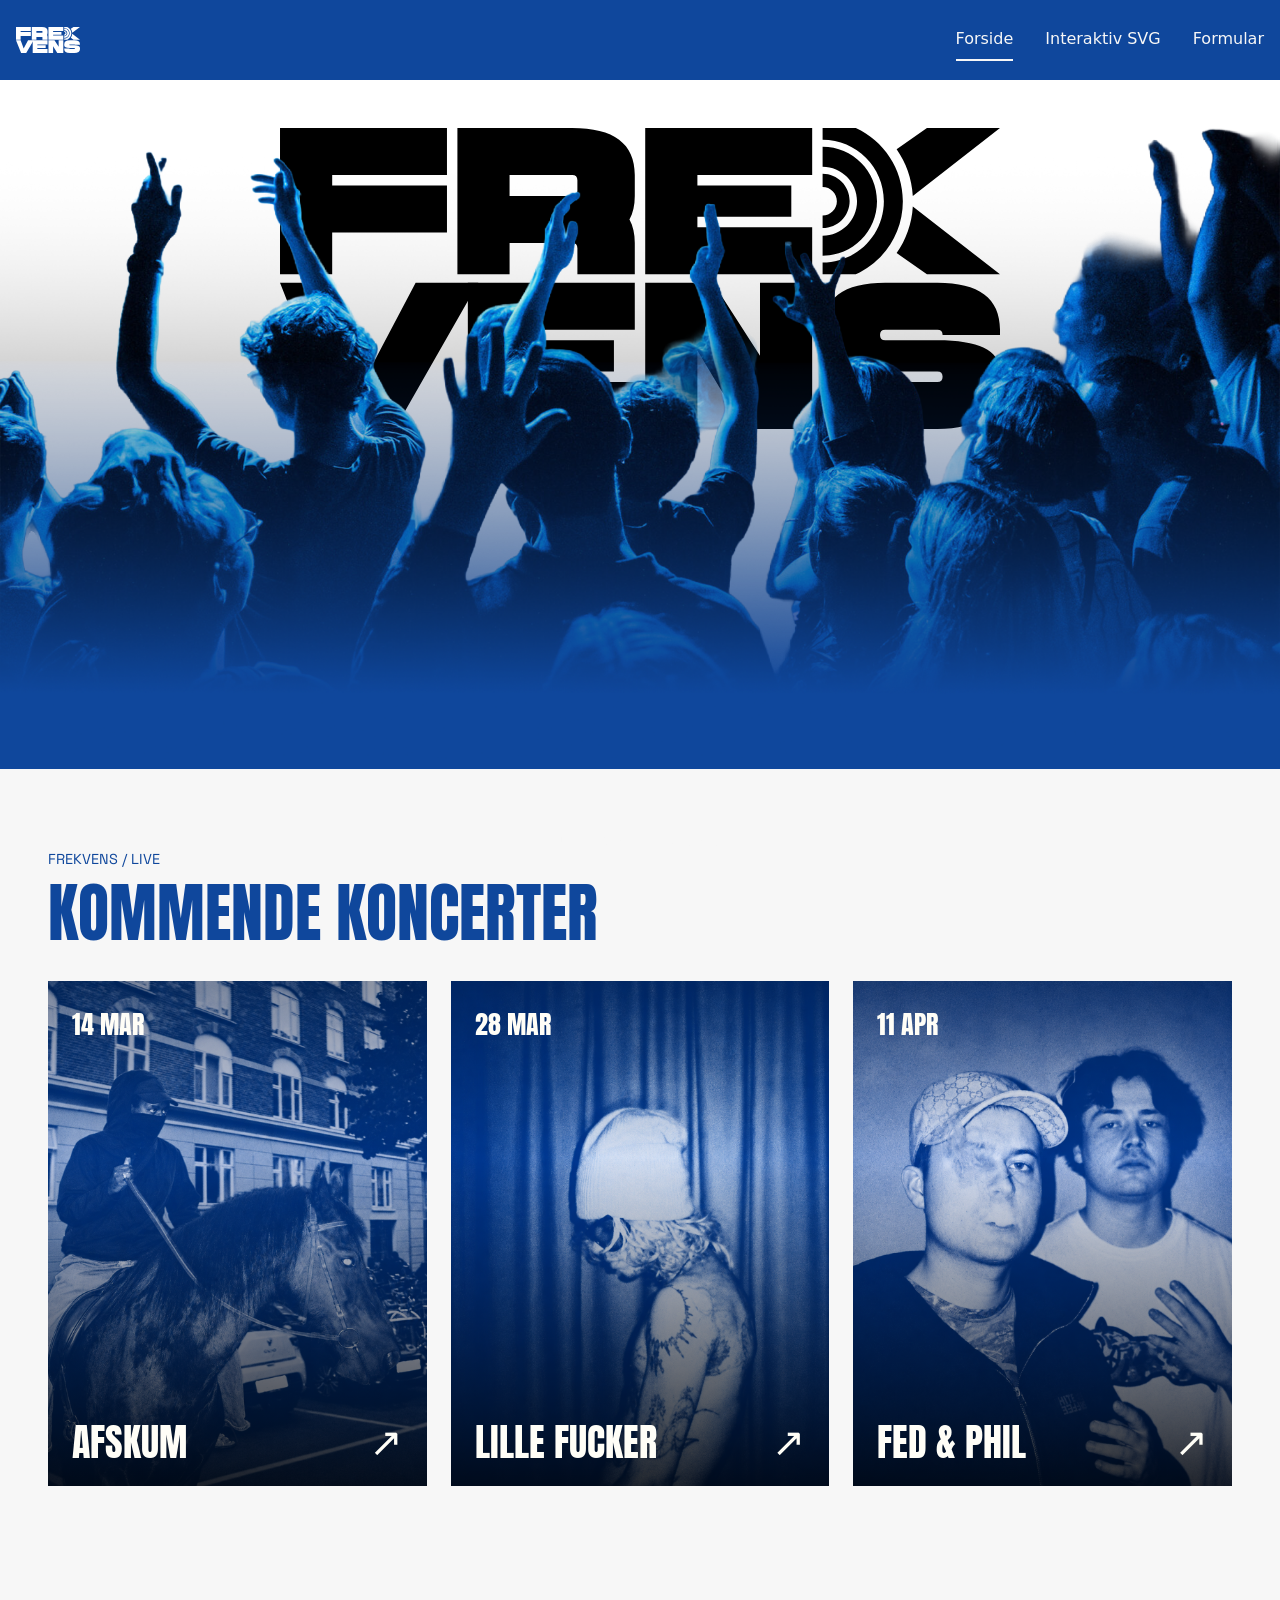
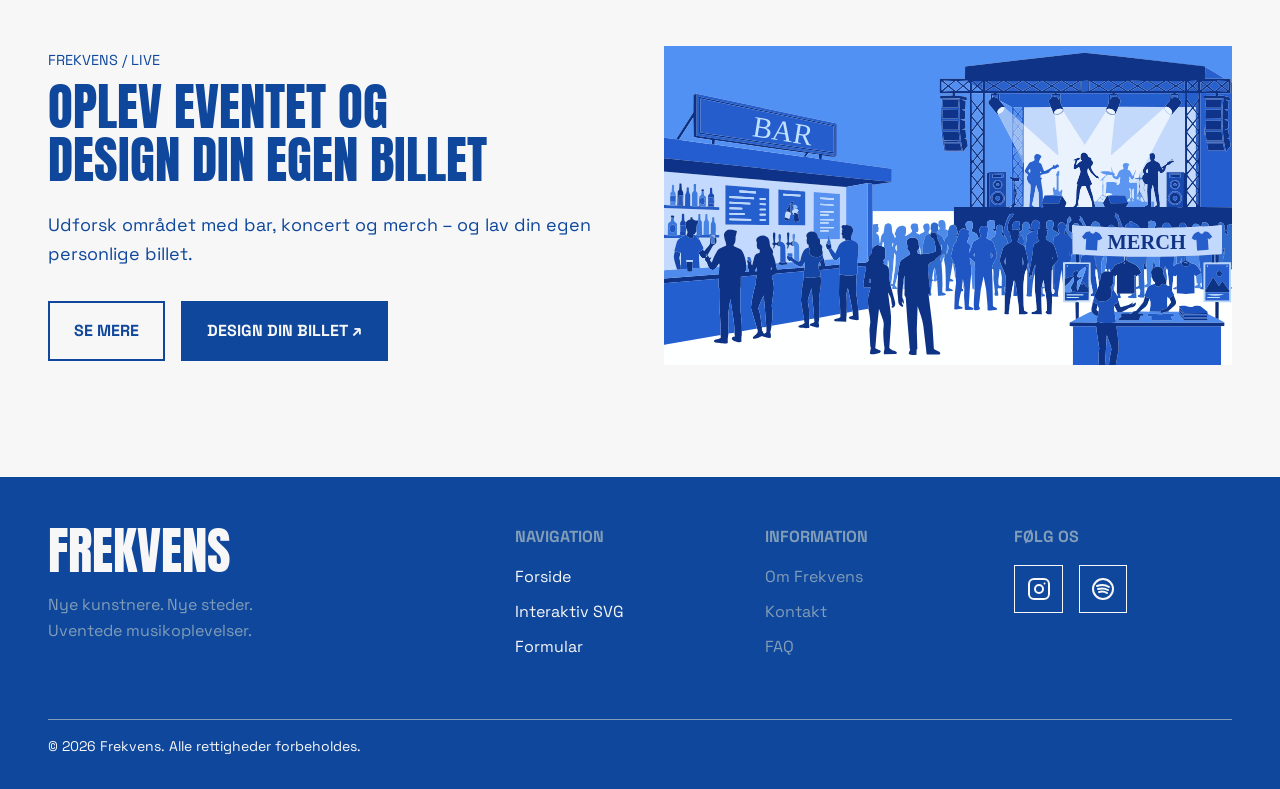
==== commit 4491fe68: "scroll-indikator-done" ====
--- a/index.html
+++ b/index.html
@@ -69,20 +69,11 @@
 
     <img src="./logoer/frekvensforside2-trimmed.png" alt="Hero baggrund" class="bg-hero">
 
-
-
-
-
-    <!-- <h1>POP-UP<br>
-          KONCERTER</h1>
-
-        <p>Nye kunstnere, nye steder og uventede musikoplevelser. Oplev koncerter, der bryder med det traditionelle og
-          bringer musikken tættere på dig.</p>
-
-        <a href="#cards" class="hero-button"> SE KOMMENDE KONCERTER</a> -->
-
-
-
+    <div class="scroll-indikator">
+      <span>↓</span>
+      <span>UDFORSK MERE</span>
+      <span>↓</span>
+    </div>
 
     <section class="artists-section" id="cards">
 
--- a/style.css
+++ b/style.css
@@ -524,6 +524,31 @@
 .bg-hero {
   grid-column: 1 / -1;
   grid-row: 1;
+  padding-bottom: 0px;
+}
+
+/* SCROLL INDIKATOR */
+.scroll-indikator {
+  position: fixed;
+  bottom: 0px;
+  left: 50%;
+  transform: translateX(-50%);
+  z-index: 100;
+
+  display: flex;
+  align-items: center;
+  gap: 15px;
+
+  color: var(--color-page);
+  font-family: var(--font-2);
+  font-size: 14px;
+  letter-spacing: 5px;
+}
+
+@media (max-width: 767px) {
+  .scroll-indikator {
+    display: none;
+  }
 }
 
 /* Cards */ /* Cards */ /* Cards */ /* Cards */ /* Cards */
@@ -602,6 +627,20 @@
   pointer-events: none;
 }
 
+.artist-card {
+  opacity: 0;
+  transform: translateY(40px);
+  transition:
+    opacity 0.8s ease,
+    transform 0.8s ease;
+}
+
+/* Animation when card enters the viewport */
+.artist-card.visible {
+  opacity: 1;
+  transform: translateY(0);
+}
+
 /* DATO */
 .artist-date {
   position: absolute;
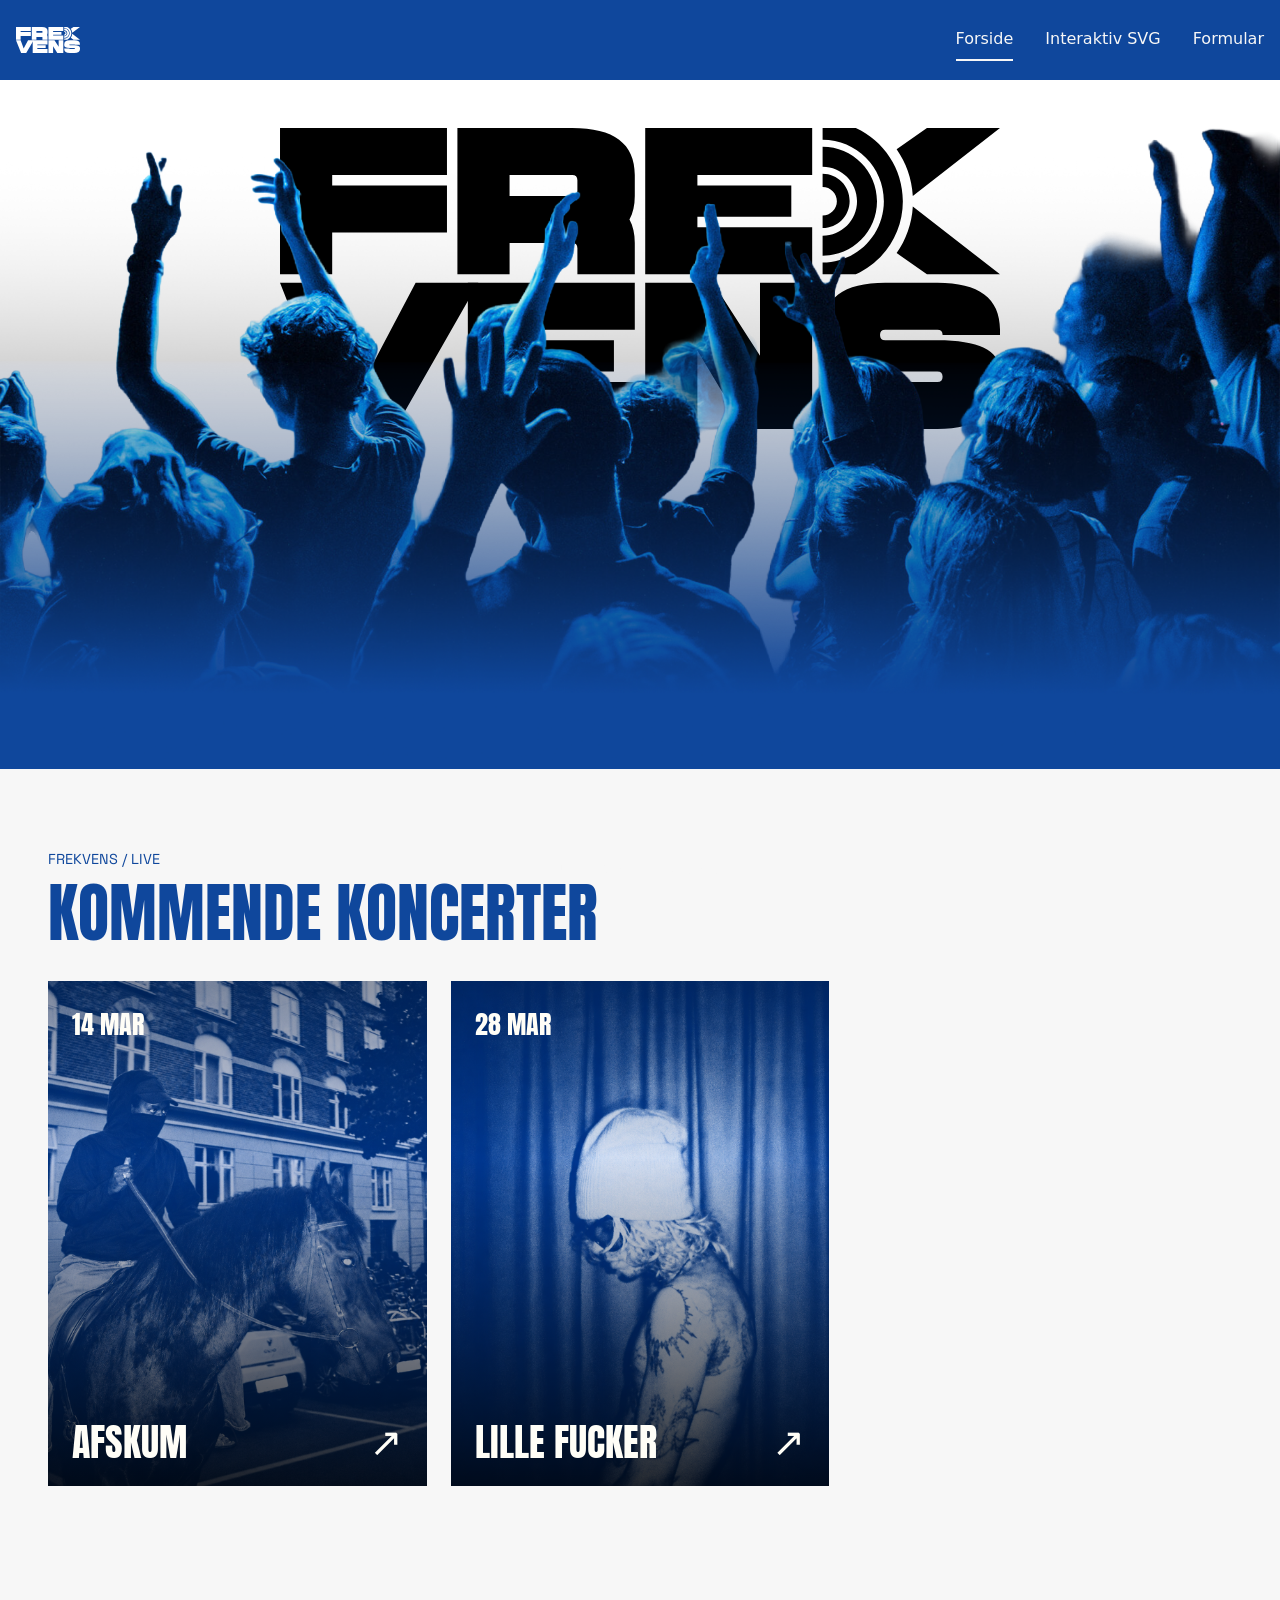
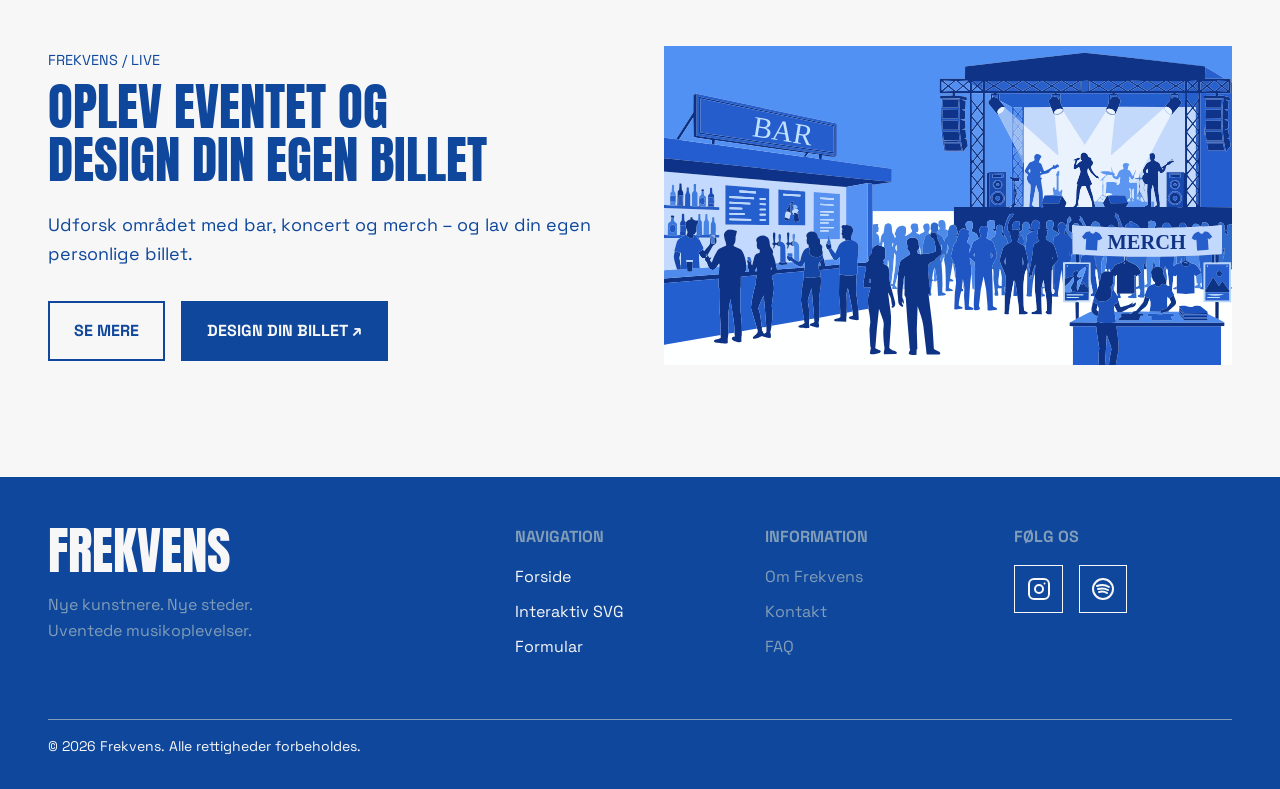
==== commit 162b0116: "scroll-done" ====
--- a/index.html
+++ b/index.html
@@ -62,17 +62,16 @@
 
 
   <main>
-
-
-
     <img src="./logoer/frekvens logo-01.svg" alt="Logo" class="logo-hero">
 
     <img src="./logoer/frekvensforside2-trimmed.png" alt="Hero baggrund" class="bg-hero">
 
     <div class="scroll-indikator">
-      <span>↓</span>
-      <span>UDFORSK MERE</span>
-      <span>↓</span>
+      <a href="#cards" class="scroll-indikator">
+        <span>↓</span>
+        <span>UDFORSK MERE</span>
+        <span>↓</span>
+      </a>
     </div>
 
     <section class="artists-section" id="cards">
--- a/style.css
+++ b/style.css
@@ -530,7 +530,7 @@
 /* SCROLL INDIKATOR */
 .scroll-indikator {
   position: fixed;
-  bottom: 0px;
+  bottom: 10px;
   left: 50%;
   transform: translateX(-50%);
   z-index: 100;
@@ -539,6 +539,9 @@
   align-items: center;
   gap: 15px;
 
+  white-space: nowrap;
+
+  text-decoration: none;
   color: var(--color-page);
   font-family: var(--font-2);
   font-size: 14px;
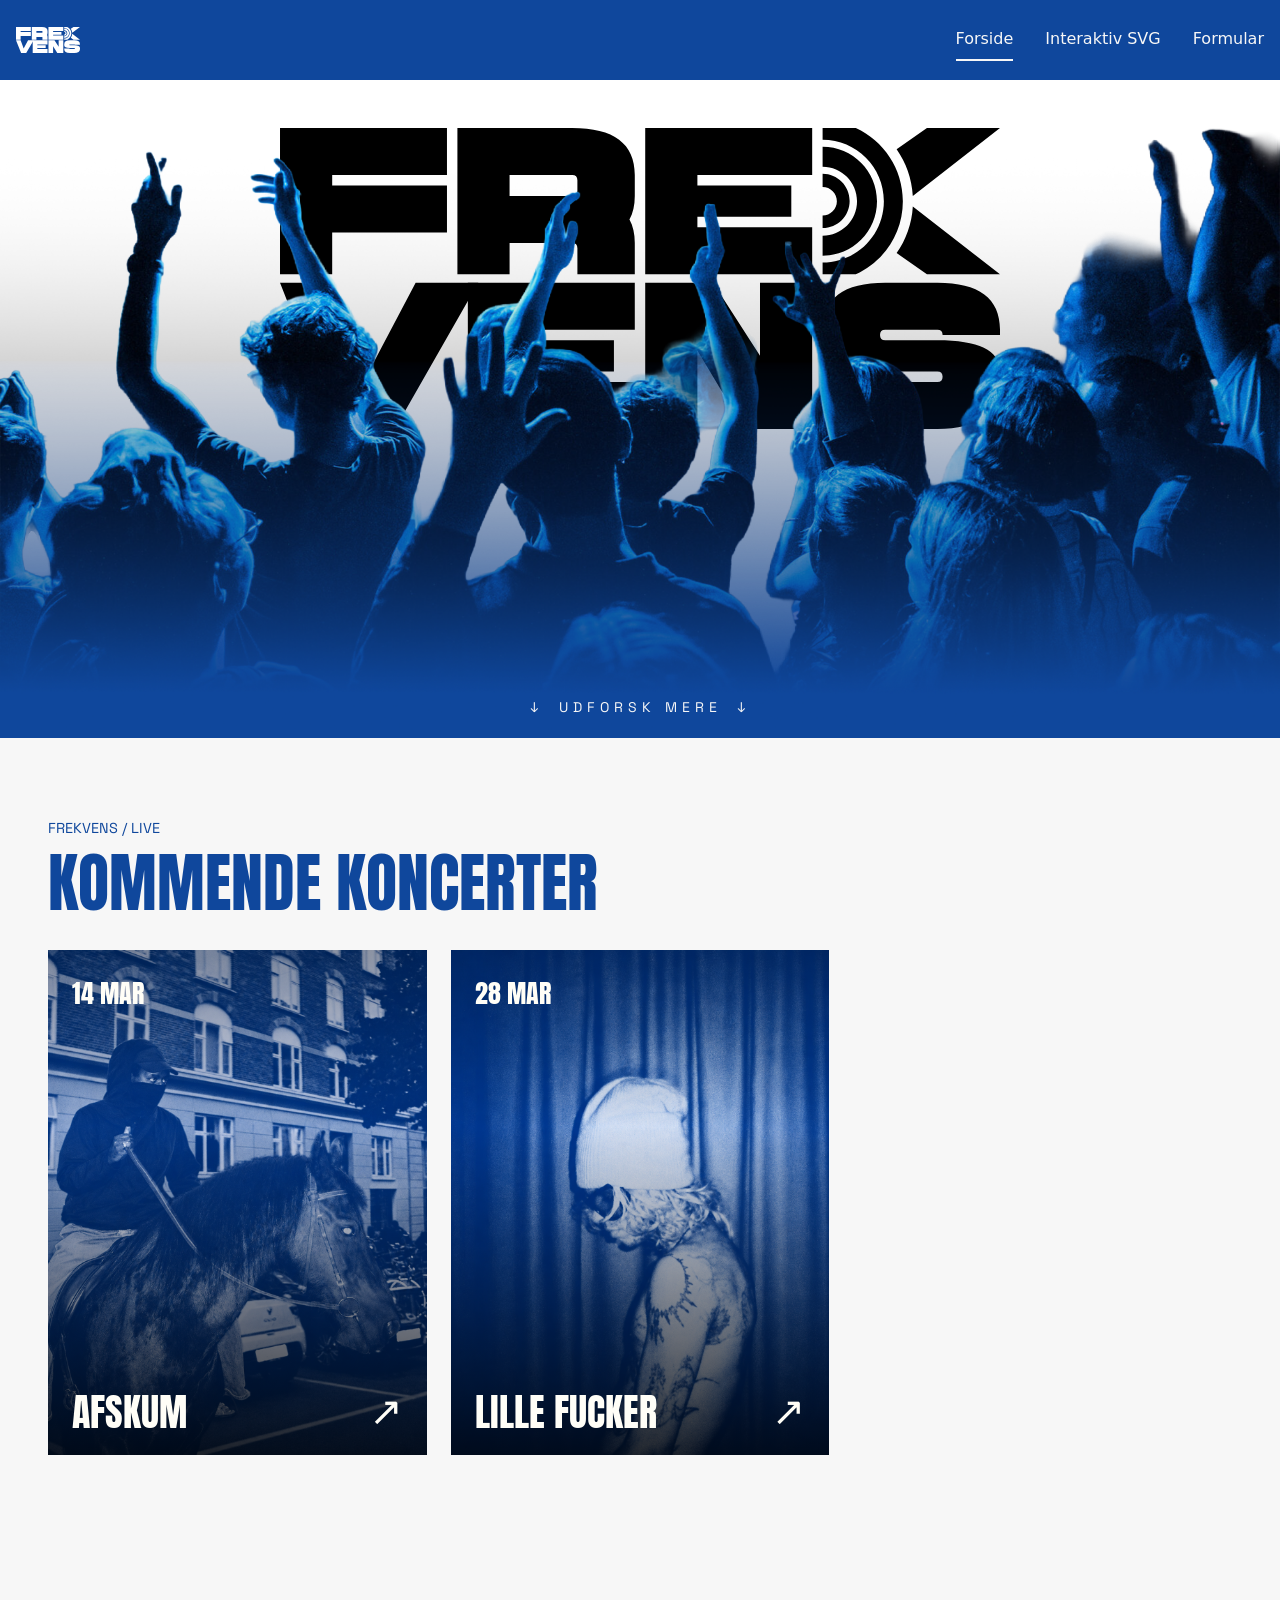
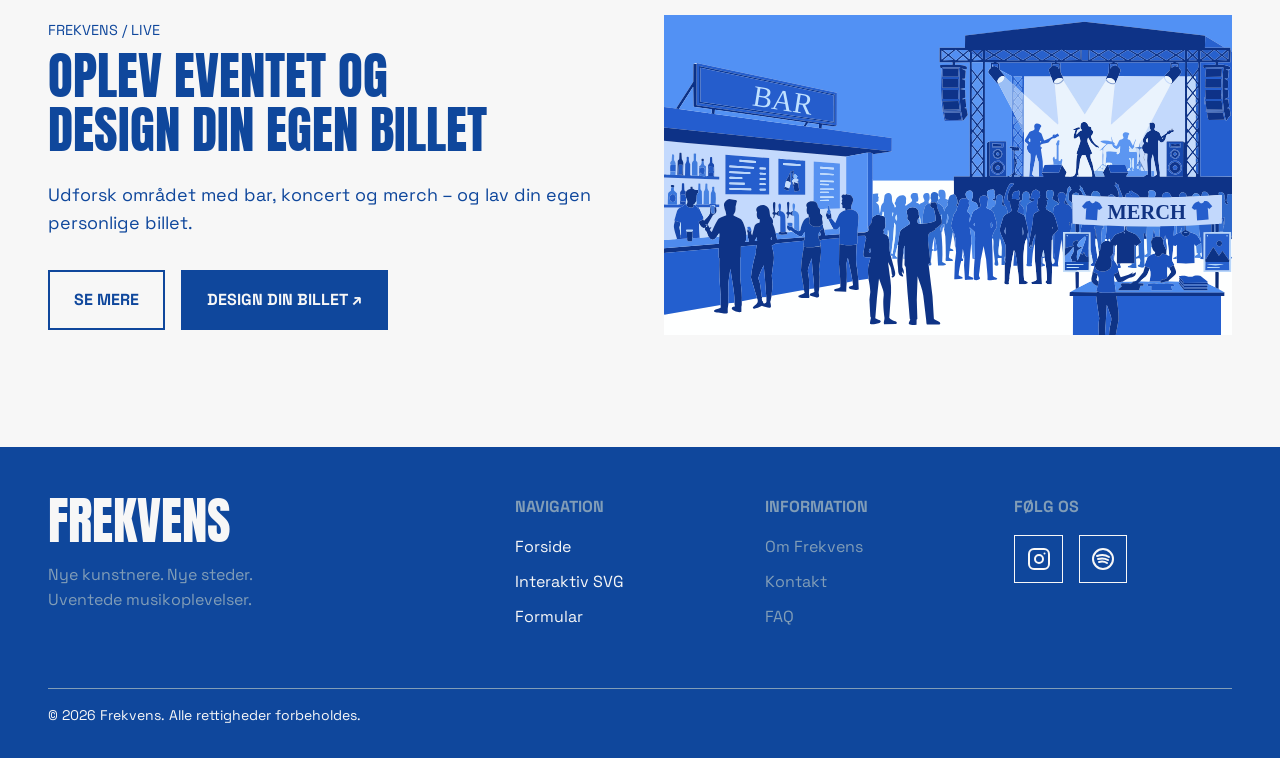
==== commit a7b2cda4: "alfred-11nov-done" ====
--- a/index.html
+++ b/index.html
@@ -64,7 +64,7 @@
   <main>
     <img src="./logoer/frekvens logo-01.svg" alt="Logo" class="logo-hero">
 
-    <img src="./logoer/frekvensforside2-trimmed.png" alt="Hero baggrund" class="bg-hero">
+    <img src="./logoer/frekvensforside2-trimmed2.png" alt="Hero baggrund" class="bg-hero">
 
     <div class="scroll-indikator">
       <a href="#cards" class="scroll-indikator">
@@ -226,7 +226,9 @@
         </div>
 
         <div class="svg-link-image">
-          <img src="./imgs-albert/svg-frekvens-2.svg" alt="Koncertområde med bar, scene og merchbod" loading="lazy">
+          <a href="./svg.html"><img src="./imgs-albert/svg-frekvens-2.svg"
+              alt="Koncertområde med bar, scene og merchbod" loading="lazy"></a>
+
         </div>
 
       </div>
--- a/style.css
+++ b/style.css
@@ -525,19 +525,20 @@
   grid-column: 1 / -1;
   grid-row: 1;
   padding-bottom: 0px;
+  z-index: 10;
 }
 
 /* SCROLL INDIKATOR */
 .scroll-indikator {
-  position: fixed;
-  bottom: 10px;
-  left: 50%;
-  transform: translateX(-50%);
-  z-index: 100;
-
+  z-index: 200;
+  grid-row: 1;
+  grid-column: 2/3;
+  align-self: end;
+  justify-self: center;
   display: flex;
   align-items: center;
   gap: 15px;
+  padding-bottom: 10px;
 
   white-space: nowrap;
 
@@ -546,14 +547,16 @@
   font-family: var(--font-2);
   font-size: 14px;
   letter-spacing: 5px;
-}
-
-@media (max-width: 767px) {
-  .scroll-indikator {
-    display: none;
-  }
-}
-
+
+  :hover {
+    color: #819db7;
+  }
+  @media (max-width: 767px) {
+    .scroll-indikator {
+      display: none;
+    }
+  }
+}
 /* Cards */ /* Cards */ /* Cards */ /* Cards */ /* Cards */
 /* KUNSTNER SEKTION */
 .artists-section {
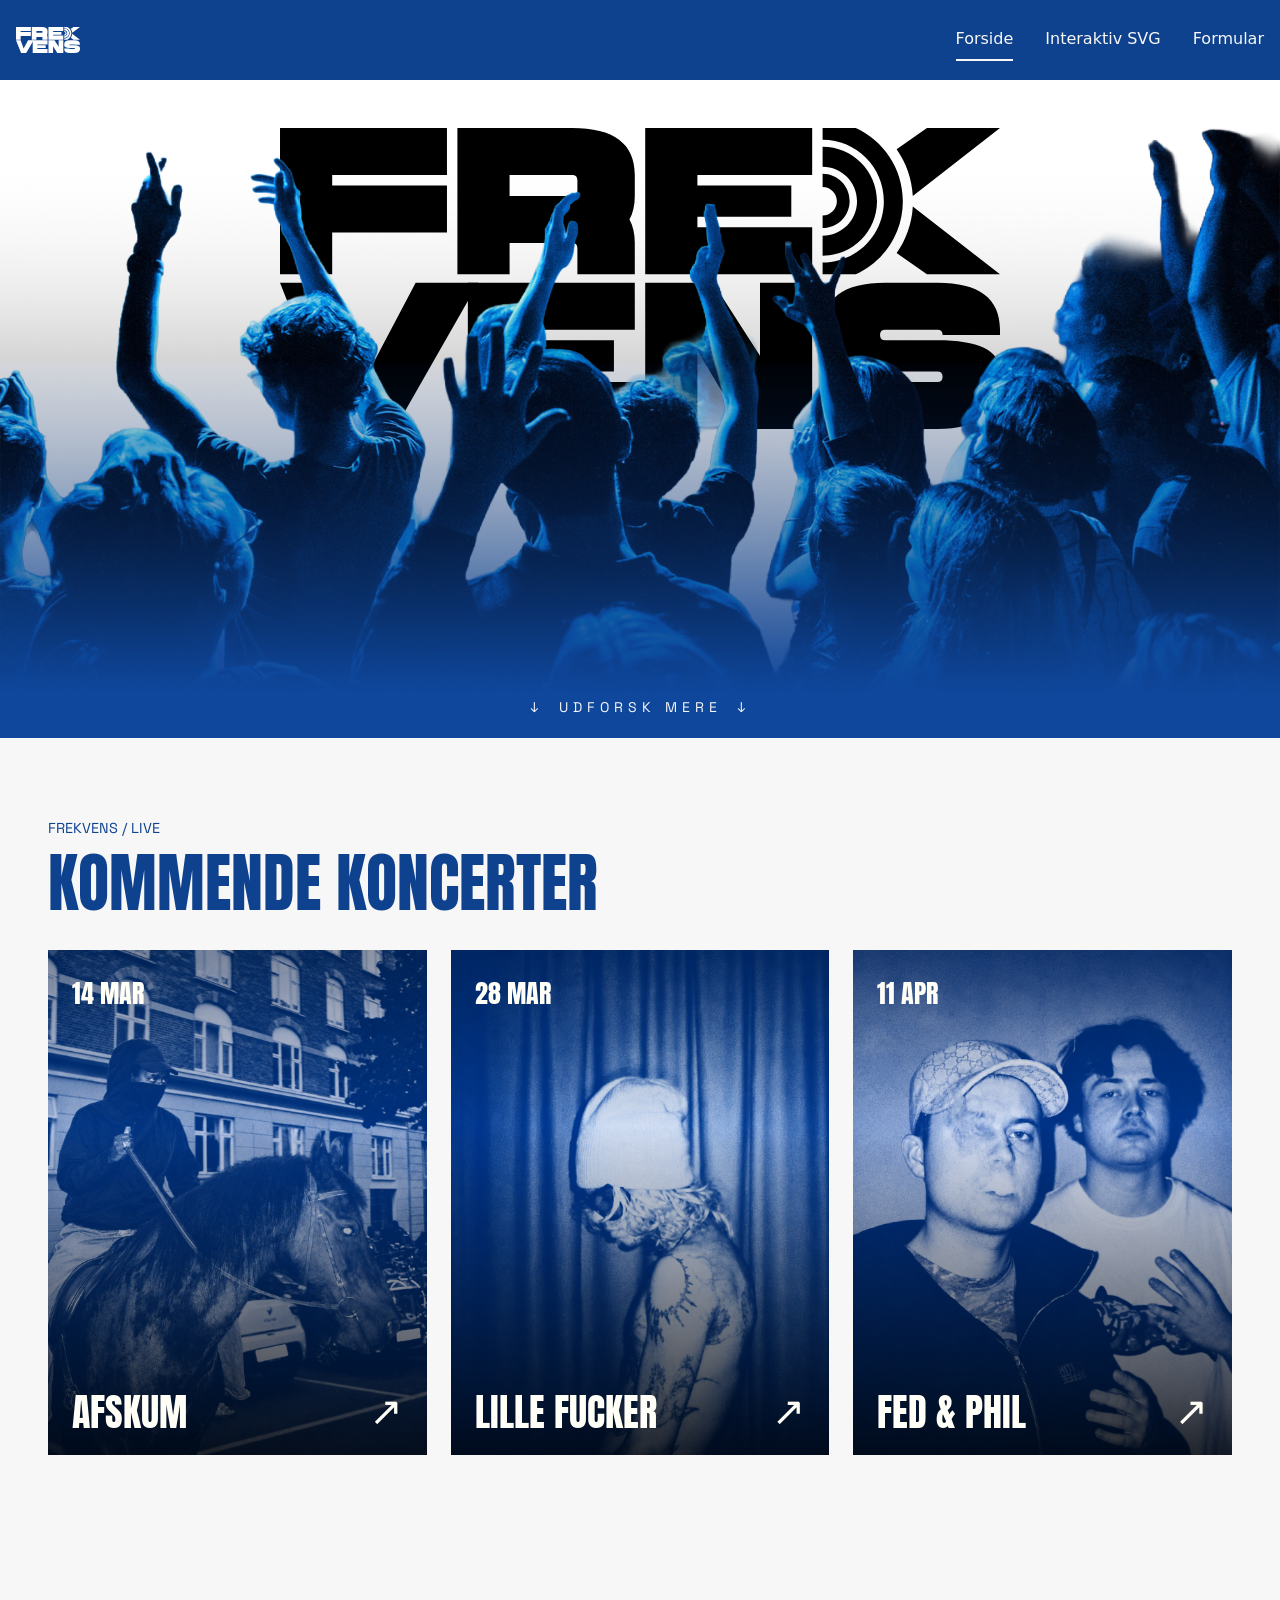
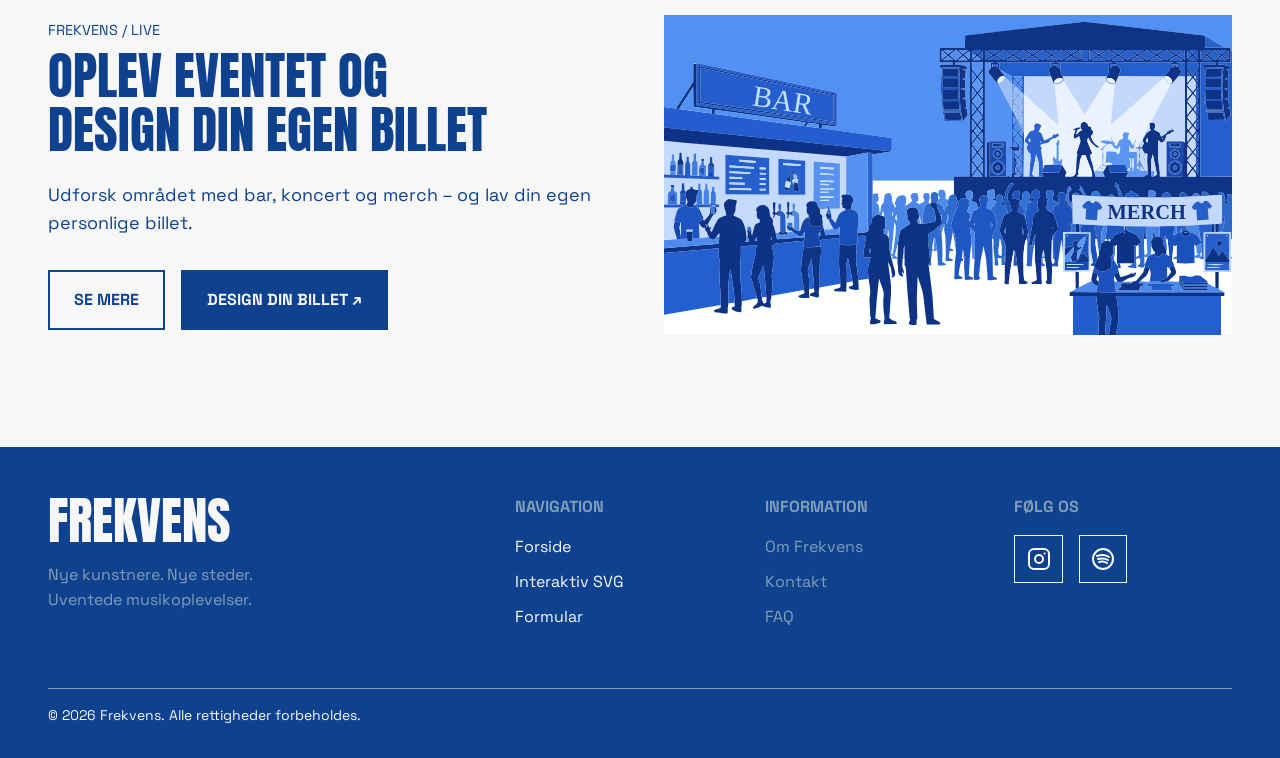
==== commit 4075dfc6: "alf-nov12-2" ====
--- a/index.html
+++ b/index.html
@@ -62,6 +62,7 @@
 
 
   <main>
+    <video class="bg-video" autoplay muted loop playsinline src="./logoer/bg-video.mp4"></video>
     <img src="./logoer/frekvens logo-01.svg" alt="Logo" class="logo-hero">
 
     <img src="./logoer/frekvensforside2-trimmed2.png" alt="Hero baggrund" class="bg-hero">
--- a/style.css
+++ b/style.css
@@ -1,7 +1,7 @@
 /* Variabler */
 html {
   --color-page: #f7f7f7;
-  --color-surface: #0f479c;
+  --color-surface: #0f428e;
   --color-text: #f7f7f7;
   --color-muted: #819db7;
   --color-border: #f7f7f7;
@@ -519,6 +519,7 @@
   grid-column: 2 / 3;
   width: 60%;
   justify-self: center;
+  z-index: 5;
 }
 
 .bg-hero {
@@ -526,6 +527,15 @@
   grid-row: 1;
   padding-bottom: 0px;
   z-index: 10;
+}
+
+.bg-video {
+  grid-column: 1 / -1;
+  grid-row: 1;
+  width: 100%;
+  padding-block: 0px;
+  object-fit: cover;
+  max-height: 700px;
 }
 
 /* SCROLL INDIKATOR */
@@ -1008,3 +1018,5 @@
     scale: 4;
   }
 }
+
+/*form styles*/
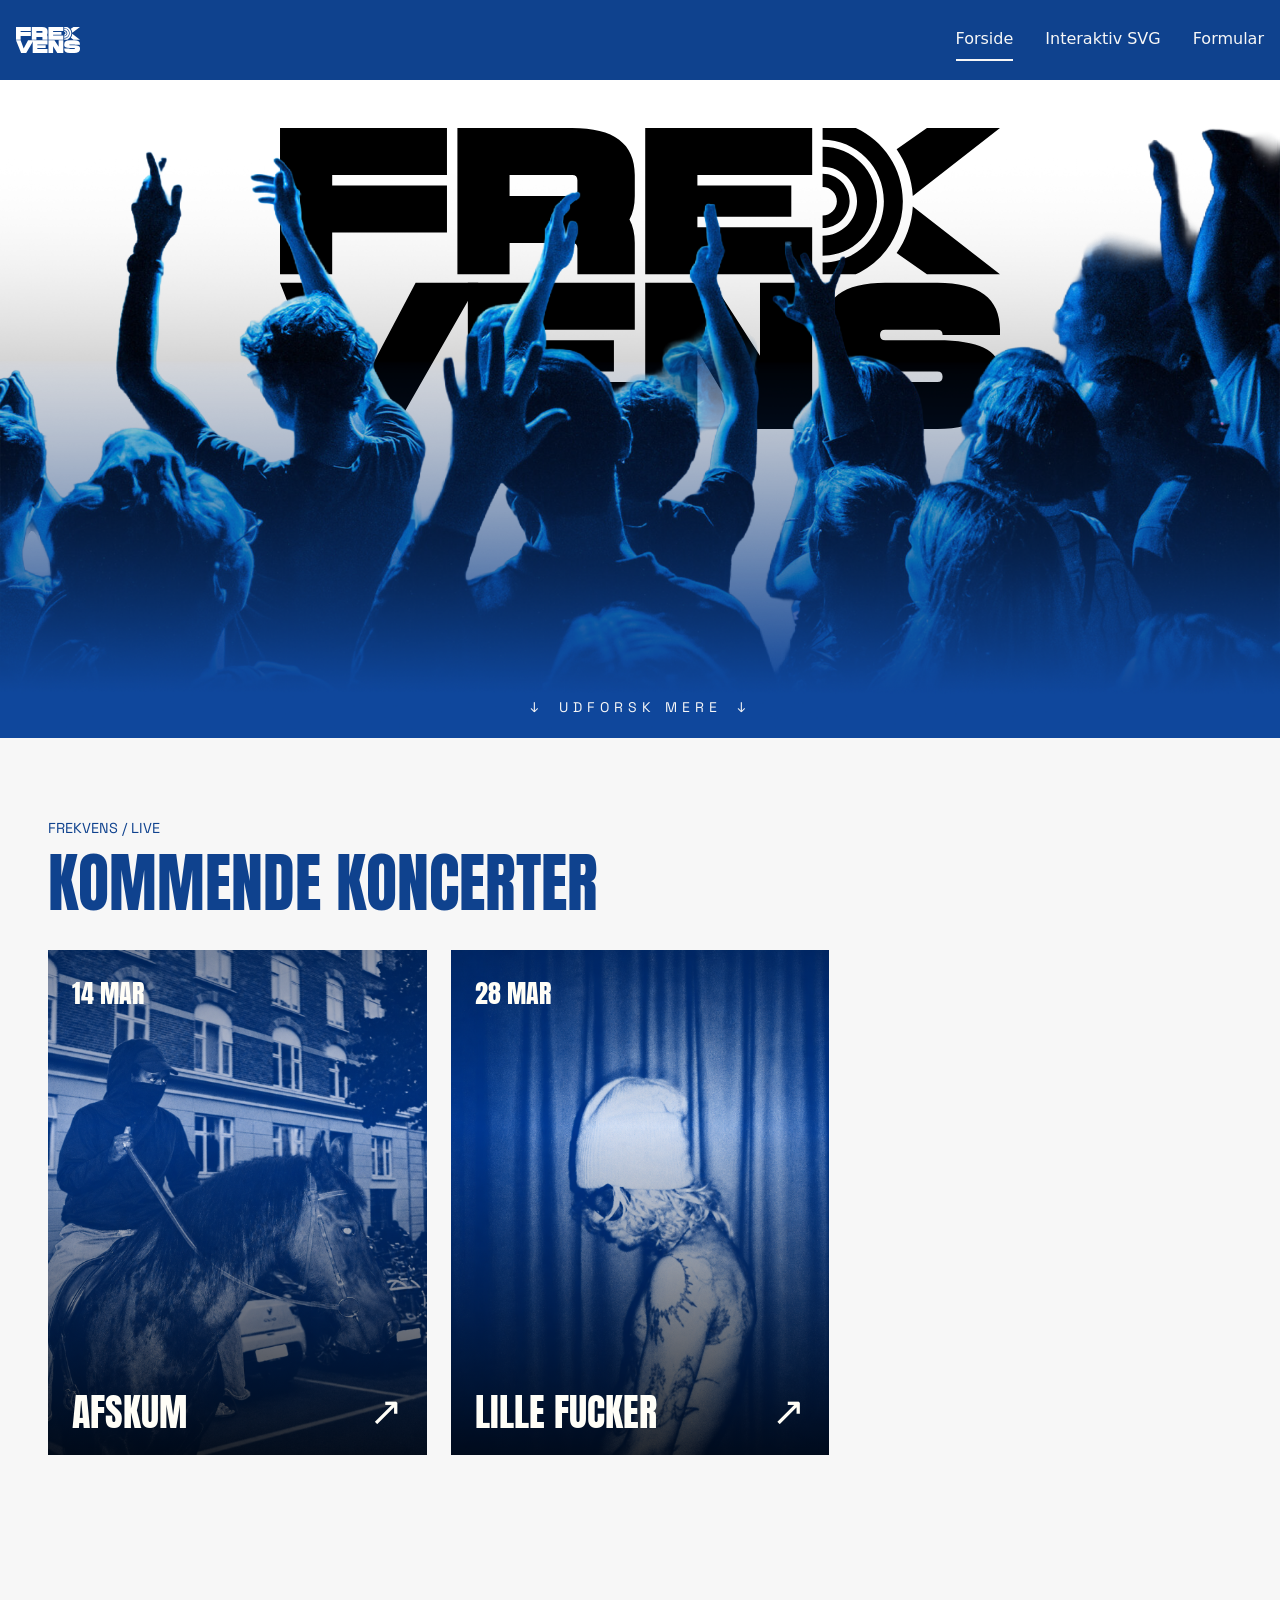
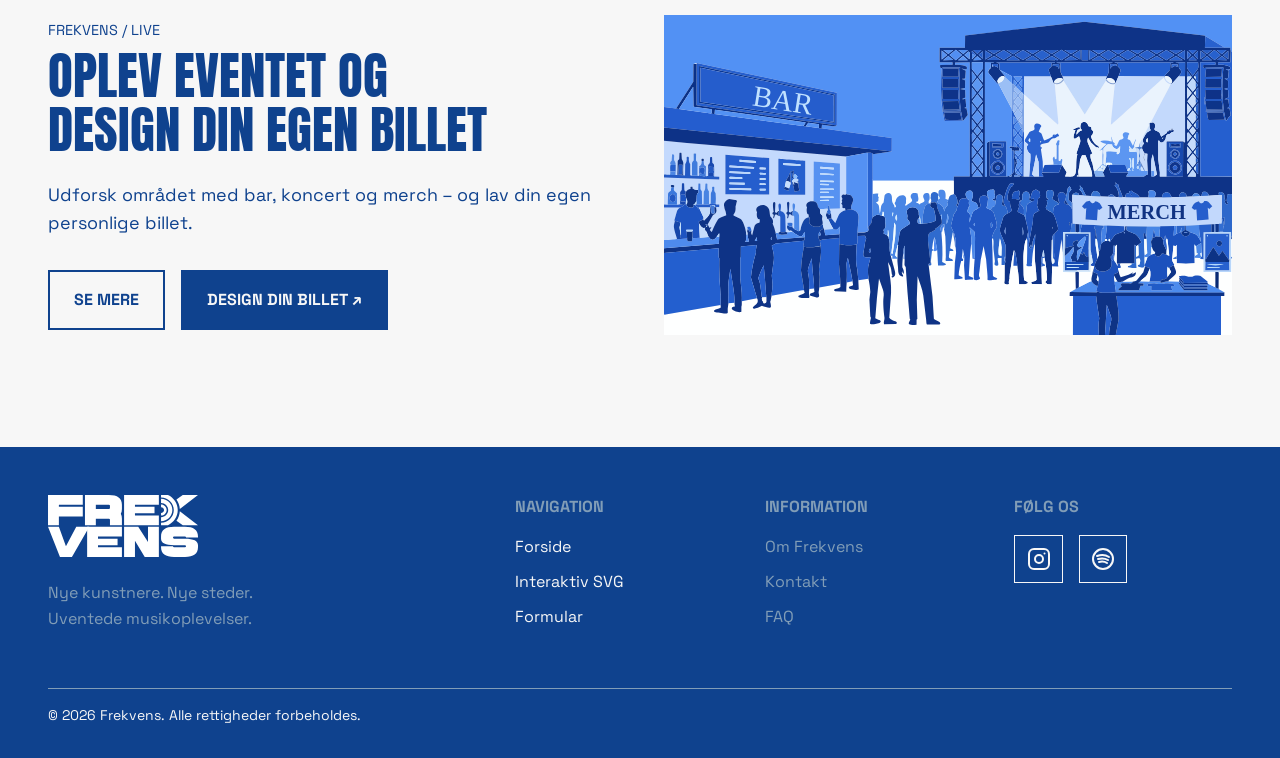
==== commit c10c7bc4: "alf-nov16-done" ====
--- a/index.html
+++ b/index.html
@@ -243,7 +243,7 @@
 
       <div class="footer-brand">
         <a href="./index.html" class="footer-logo">
-          FREKVENS
+          <img src="./logoer/frekvens logo-03.svg" alt="logo">
         </a>
         <p>
           Nye kunstnere. Nye steder.<br>
--- a/style.css
+++ b/style.css
@@ -321,6 +321,10 @@
 }
 
 /* Logo */
+
+.footer-brand img {
+  width: 50%;
+}
 .footer-brand h2 {
   font-family: var(--font-1);
   font-size: clamp(3rem, 5vw, 6rem);
@@ -458,8 +462,7 @@
 /* Flader */
 .panel,
 .svg-placeholder,
-.form-placeholder,
-.opsamling-placeholder {
+.form-placeholder {
   background: var(--color-surface);
   border: 1px solid var(--color-border);
 }
@@ -1019,4 +1022,83 @@
   }
 }
 
-/*form styles*/
+.form-placeholder {
+}
+form {
+  accent-color: #0f479c;
+  display: grid;
+  gap: 1.5rem;
+}
+
+input {
+  border: 1px solid #819db7;
+  border-radius: 5px;
+  padding: 2px;
+  box-shadow: 0 2px 4px #819db7;
+}
+
+button {
+  cursor: pointer;
+  background: #0f479c;
+  color: #f7f7f7;
+  padding: 5px;
+}
+
+.error-message {
+  color: red;
+  display: none;
+}
+
+.form-group {
+  display: grid;
+  gap: 2px;
+}
+
+label:has(input:is([type="radio"], [type="checkbox"])) {
+  display: flex;
+  align-items: center;
+  gap: 7px;
+}
+
+:focus-visible {
+  outline: 3px solid #0f479c;
+  outline-offset: 0px;
+}
+
+form button:hover {
+  background: #819db7;
+  color: black;
+}
+
+button:active {
+  background: blue;
+  color: white;
+}
+
+.form-group:has(:required) {
+  label::after {
+    content: " *";
+    color: red;
+  }
+}
+
+.form-group:has(:user-invalid) {
+  .error-message {
+    display: block;
+  }
+}
+
+.opsamling-placeholder[data-color="blue"] {
+  border-color: #4169e1;
+  background: blue;
+}
+
+.opsamling-placeholder[data-color="green"] {
+  border-color: green;
+  background: green;
+}
+
+.opsamling-placeholder[data-color="orange"] {
+  border-color: orange;
+  background: orange;
+}
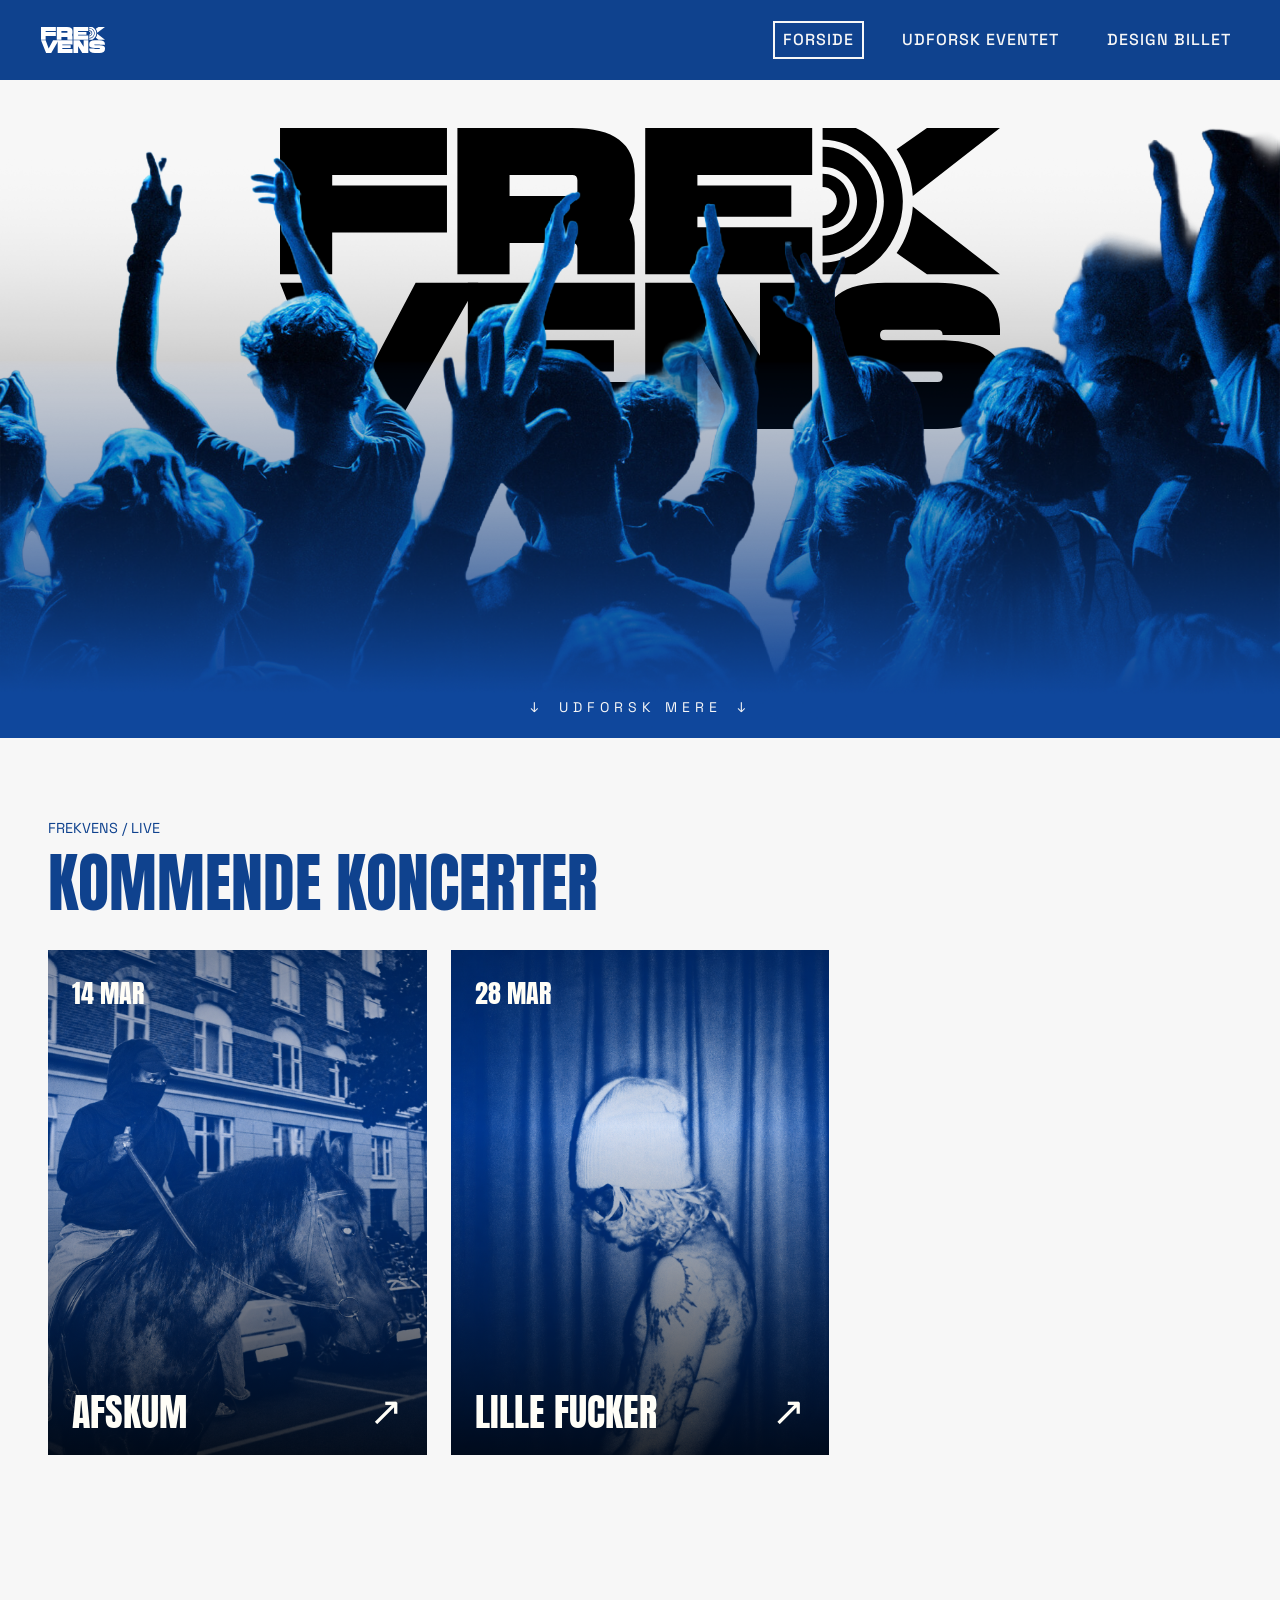
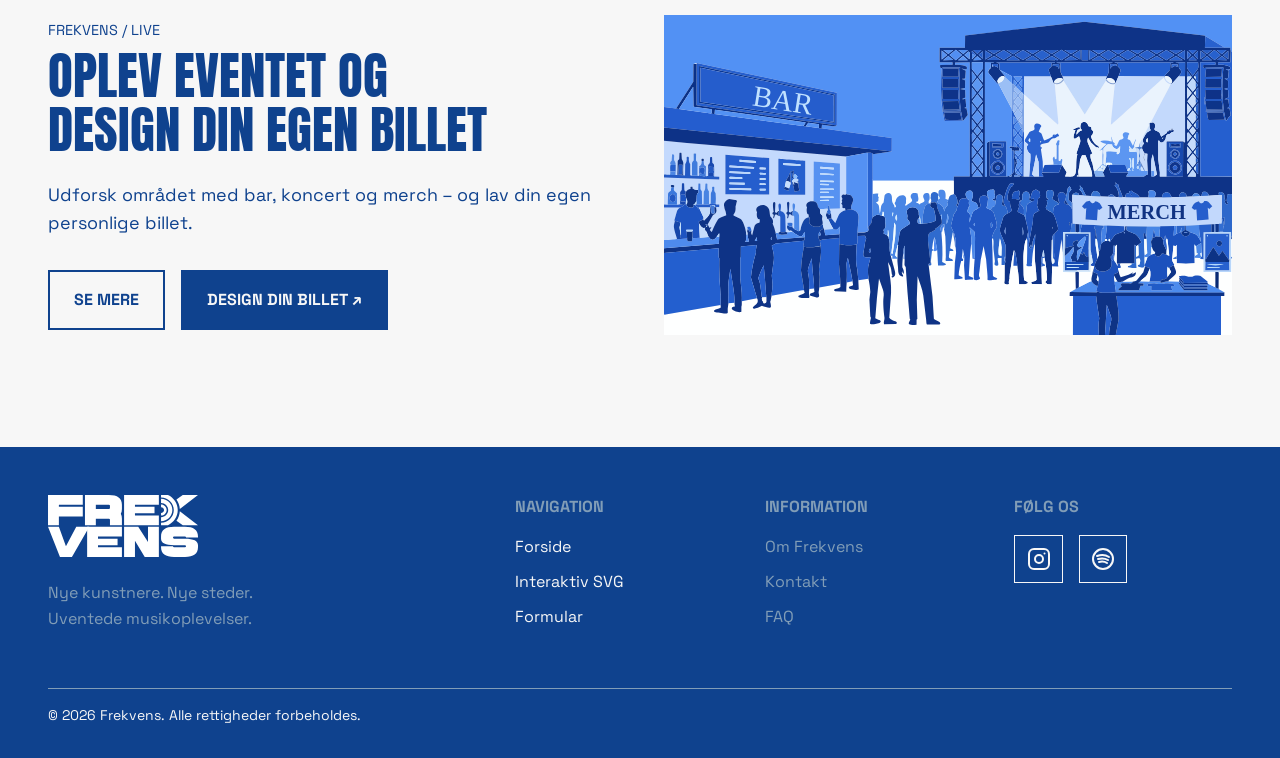
==== commit 3b67e362: "frekvens-final" ====
--- a/index.html
+++ b/index.html
@@ -23,8 +23,8 @@
 
       <nav class="desktop-nav" aria-label="Hovedmenu">
         <a href="./index.html" aria-current="page">Forside</a>
-        <a href="./svg.html">Interaktiv SVG</a>
-        <a href="./form.html">Formular</a>
+        <a href="./svg.html">Udforsk Eventet</a>
+        <a href="./form.html">Design Billet</a>
       </nav>
 
       <div class="mobile-nav">
@@ -46,11 +46,11 @@
             </li>
 
             <li class="menu-item">
-              <a href="./svg.html">Interaktiv SVG →</a>
+              <a href="./svg.html">Udforsk Eventet →</a>
             </li>
 
             <li class="menu-item">
-              <a href="./form.html">Formular →</a>
+              <a href="./form.html">Design Billet →</a>
             </li>
           </ul>
 
--- a/style.css
+++ b/style.css
@@ -20,6 +20,14 @@
   --border-width: 2px;
 }
 
+@view-transition {
+  navigation: auto;
+}
+
+.svg-transition {
+  view-transition-name: img;
+}
+
 /* Globalt layout */
 body {
   margin: 0;
@@ -27,6 +35,7 @@
   display: grid;
   grid-template-rows: auto 1fr auto;
   grid-template-columns: minmax(1rlh, 1fr) minmax(0, 75rem) minmax(1rlh, 1fr);
+  background-color: var(--color-page);
 }
 
 h1,
@@ -65,7 +74,7 @@
 
 .svg-layout {
   display: grid;
-  gap: var(--space-2);
+  /* gap: var(--space-2); */
   align-items: start;
   @media (width > 767px) {
     grid-template-columns: 1fr min(40%, 36ch);
@@ -128,6 +137,10 @@
   color: var(--color-page);
   position: relative;
   z-index: 10;
+  font-family: var(--font-2);
+  letter-spacing: 1px;
+  text-transform: uppercase;
+  padding-inline: 25px;
 }
 
 .header-content {
@@ -157,14 +170,16 @@
   text-decoration: none;
   font-size: 1rem;
   font-weight: 500;
-  padding: 0.5rem 0;
-  border-bottom: var(--border-width) solid transparent;
+  padding: 0.3rem 0.5rem;
+  /* border-bottom: var(--border-width) solid transparent; */
   transition: border-color 0.2s;
 }
 
-.desktop-nav a:hover,
+.desktop-nav a:hover {
+  outline: 2px solid var(--color-muted);
+}
 .desktop-nav a[aria-current="page"] {
-  border-bottom-color: var(--color-page);
+  outline: 2px solid var(--color-page);
 }
 
 /* MOBIL NAVIGATION */
@@ -461,16 +476,9 @@
 
 /* Flader */
 .panel,
-.svg-placeholder,
 .form-placeholder {
   background: var(--color-surface);
   border: 1px solid var(--color-border);
-}
-
-.panel {
-  padding: var(--space-1);
-  display: grid;
-  gap: var(--space-1);
 }
 
 .svg-placeholder,
@@ -1022,72 +1030,6 @@
   }
 }
 
-.form-placeholder {
-}
-form {
-  accent-color: #0f479c;
-  display: grid;
-  gap: 1.5rem;
-}
-
-input {
-  border: 1px solid #819db7;
-  border-radius: 5px;
-  padding: 2px;
-  box-shadow: 0 2px 4px #819db7;
-}
-
-button {
-  cursor: pointer;
-  background: #0f479c;
-  color: #f7f7f7;
-  padding: 5px;
-}
-
-.error-message {
-  color: red;
-  display: none;
-}
-
-.form-group {
-  display: grid;
-  gap: 2px;
-}
-
-label:has(input:is([type="radio"], [type="checkbox"])) {
-  display: flex;
-  align-items: center;
-  gap: 7px;
-}
-
-:focus-visible {
-  outline: 3px solid #0f479c;
-  outline-offset: 0px;
-}
-
-form button:hover {
-  background: #819db7;
-  color: black;
-}
-
-button:active {
-  background: blue;
-  color: white;
-}
-
-.form-group:has(:required) {
-  label::after {
-    content: " *";
-    color: red;
-  }
-}
-
-.form-group:has(:user-invalid) {
-  .error-message {
-    display: block;
-  }
-}
-
 .opsamling-placeholder[data-color="blue"] {
   border-color: #4169e1;
   background: blue;
@@ -1102,3 +1044,423 @@
   border-color: orange;
   background: orange;
 }
+
+/****** SVG *******/
+.svg-main {
+  min-height: 100vh;
+  background: url("./imgs-albert/svg-bg.png") center / cover no-repeat;
+}
+
+h1 {
+  font-family: var(--font-1);
+  font-weight: 400;
+  font-size: 4rem;
+  color: var(--color-surface);
+}
+
+h2 {
+  font-family: var(--font-1);
+  font-weight: 400;
+  font-size: 2rem;
+  color: var(--color-surface);
+}
+
+.svg-main {
+  overflow: hidden;
+}
+
+.panel-svg {
+  padding: var(--space-1);
+  background-color: var(--color-surface);
+
+  h2 {
+    margin-bottom: 20px;
+    color: var(--color-text);
+  }
+  gap: var(--space-1);
+  border: none;
+  height: 100%;
+  summary::marker {
+    content: none;
+  }
+  summary {
+    font-family: var(--font-2);
+    font-size: 1.3rem;
+    font-weight: 700;
+    background-color: #c3d3e9;
+    display: flex;
+    gap: 7px;
+    align-items: center;
+    justify-content: space-between;
+    padding: 1rem;
+    transition: 0.3s;
+    cursor: pointer;
+    color: var(--color-surface);
+    border-left: 6px solid transparent;
+  }
+  summary::after {
+    content: "+";
+    font-family: system-ui;
+    font-weight: 900;
+    font-size: 1.1rem;
+    margin-left: auto;
+  }
+  :open summary {
+    background-color: #0f428e;
+    color: var(--color-text);
+    border-left: 6px solid #1d71ef;
+  }
+  :open summary::after {
+    content: "–";
+  }
+
+  details {
+    border: none;
+    margin-bottom: 5px;
+  }
+
+  ::details-content {
+    height: 0;
+    /* Skjul indhold, der rager ud, og tilføj overgangen her. */
+    background-color: #c3d3e9;
+    border-left: 6px solid transparent;
+    overflow: clip;
+    transition: 0.3s;
+    transition-behavior: allow-discrete;
+  }
+
+  .accordion-item {
+    border: 2px solid #c3d3e9;
+  }
+
+  :open::details-content {
+    /* Dette er indholdets højde, når sektionen er åben. */
+    height: auto;
+    background-color: #0f428e;
+    border-left: 6px solid #1d71ef;
+  }
+}
+
+.svg-ikon {
+  width: 25px;
+}
+
+/* Form siden / / Form siden / / Form siden / / Form siden / / Form siden / / Form siden / / Form siden / / Form siden */
+/* Layout og introduktion */
+.forms-main {
+  background-image: url("./imgs-albert/form-bg-3.png");
+  background-size: cover;
+  background-position: center;
+  background-repeat: no-repeat;
+}
+
+.form-intro h1 {
+  font-family: var(--font-1);
+  font-size: 80px;
+  font-weight: 400;
+  line-height: 0.95;
+  letter-spacing: -0.02em;
+  text-transform: uppercase;
+  color: var(--color-surface);
+}
+
+.form-intro p {
+  font-family: var(--font-2);
+  font-size: 22px;
+  font-weight: 500;
+  color: var(--color-surface);
+  max-width: 40ch;
+}
+
+.form-placeholder {
+  background-color: var(--color-surface);
+  padding: 30px;
+  border: none;
+}
+
+/* Generel styling */
+form {
+  display: grid;
+  gap: 1.5rem;
+}
+
+.form-group {
+  display: grid;
+  gap: 8px;
+}
+
+.form-group label,
+.form-group legend {
+  font-family: var(--font-2);
+  font-size: 18px;
+  font-weight: 500;
+  color: var(--color-page);
+}
+
+fieldset {
+  border: 2px solid var(--color-page);
+  padding: 15px 20px;
+  min-width: 0;
+}
+
+legend {
+  padding: 0 8px;
+}
+
+/* Nickname */
+.form-group input[type="text"] {
+  box-sizing: border-box;
+  background-color: transparent;
+  border: 2px solid var(--color-page);
+  padding: 12px 15px;
+  font-family: var(--font-2);
+  font-size: 18px;
+  color: var(--color-page);
+}
+
+.form-group input::placeholder {
+  color: var(--color-muted);
+}
+
+/* Kunstnervalg */
+label:has(input[type="radio"]),
+label:has(input[type="checkbox"]) {
+  display: flex;
+  align-items: center;
+  gap: 12px;
+  margin-bottom: 6px;
+  cursor: pointer;
+}
+
+input[type="radio"] {
+  appearance: none;
+  width: 20px;
+  height: 20px;
+  border: 2px solid var(--color-page);
+  border-radius: 50%;
+  background-color: transparent;
+  cursor: pointer;
+}
+
+input[type="radio"]:checked::after {
+  content: "";
+  display: block;
+  width: 10px;
+  height: 10px;
+  background-color: var(--color-page);
+  border-radius: 50%;
+  margin: auto;
+  margin-top: 3px;
+}
+
+/* Farvevalg */
+.color-options {
+  display: grid;
+  grid-template-columns: repeat(3, 1fr);
+  gap: 20px;
+}
+
+.color-options label {
+  display: flex;
+  align-items: center;
+}
+
+.color-options input[type="radio"] {
+  width: 45px;
+  height: 45px;
+  border: 3px solid var(--color-page);
+}
+
+.color-options input[value="blue"] {
+  background-color: #0f479c;
+}
+
+.color-options input[value="green"] {
+  background-color: #006b3c;
+}
+
+.color-options input[value="orange"] {
+  background-color: #d95d00;
+}
+
+.color-options input[type="radio"]:checked::after {
+  width: 16px;
+  height: 16px;
+  margin: auto;
+  margin-top: 11.5px;
+}
+
+/* Retningslinjer */
+input[type="checkbox"] {
+  accent-color: var(--color-page);
+  cursor: pointer;
+}
+
+/* Lav billet */
+.form-placeholder button {
+  width: 100%;
+  background-color: var(--color-page);
+  color: var(--color-surface);
+  font-family: var(--font-1);
+  font-size: 32px;
+  text-transform: uppercase;
+  border: none;
+  padding: 12px 20px;
+  cursor: pointer;
+  transition: transform 0.2s ease;
+}
+
+.form-placeholder button:hover {
+  transform: translateY(-2px);
+}
+
+.form-placeholder button:active {
+  transform: translateY(0);
+}
+
+/* Fejlbeskeder */
+.error-message {
+  display: none;
+  color: red;
+  font-family: var(--font-2);
+  font-size: 14px;
+}
+
+.form-group:has(input:required) > label::after,
+fieldset:has(:required) legend::after {
+  content: " *";
+  color: red;
+}
+
+.form-group:has(:user-invalid) .error-message {
+  display: block;
+}
+
+/* Fokus */
+:focus-visible {
+  outline: 3px solid var(--color-page);
+}
+
+/* OPSAMLINGSSIDE */ /* OPSAMLINGSSIDE */ /* OPSAMLINGSSIDE */ /* OPSAMLINGSSIDE */ /* OPSAMLINGSSIDE */ /* OPSAMLINGSSIDE */ /* OPSAMLINGSSIDE */
+/* Layout */
+.opsamling-main {
+  min-height: 100vh;
+  background: url("./imgs-albert/opsamling-bg.png") center / cover no-repeat;
+}
+
+.opsamling-page {
+  display: grid;
+  grid-template-columns: 1fr 1fr;
+  gap: 60px;
+}
+
+/* Introduktion */
+.opsamling-intro h1 {
+  font-size: 80px;
+  line-height: 0.95;
+}
+
+.opsamling-intro p {
+  font-family: var(--font-2);
+  font-size: 22px;
+  font-weight: 500;
+  color: var(--color-surface);
+}
+
+/* Tilbageknap */
+.back-button {
+  width: fit-content;
+  margin-top: 10px;
+  padding: 12px 20px;
+  background: var(--color-surface);
+  color: var(--color-page);
+  font-family: var(--font-1);
+  font-size: 24px;
+  text-decoration: none;
+}
+
+.back-button:hover {
+  transform: translateY(-2px);
+}
+
+.back-button:active {
+  transform: translateY(0);
+}
+
+/* Billet */
+.opsamling-placeholder {
+  width: 100%;
+  background: var(--ticket-color);
+}
+
+/* Kunstnerbillede */
+.ticket-image-wrapper {
+  background: var(--ticket-color);
+}
+
+.ticket-image {
+  height: 480px;
+  object-fit: cover;
+  filter: grayscale(1) brightness(1.4);
+  mix-blend-mode: hard-light;
+}
+
+/* Billetindhold */
+.ticket-content {
+  padding: 25px;
+}
+
+.ticket-logo {
+  width: 180px;
+  margin-bottom: 20px;
+}
+
+.ticket-details {
+  border-top: 2px solid white;
+  padding-top: 20px;
+  display: flex;
+  justify-content: space-between;
+}
+
+.ticket-label {
+  font-family: var(--font-2);
+  font-size: 14px;
+  margin: 0 0 3px;
+}
+
+.nickname,
+.reason-output {
+  font-family: var(--font-1);
+  font-size: 26px;
+  font-weight: 400;
+  line-height: 1.1;
+  text-transform: uppercase;
+  margin: 0 0 20px;
+}
+
+.reason-output {
+  margin-bottom: 0;
+}
+
+/* QR-kode */
+.ticket-qr {
+  width: 130px;
+  flex-shrink: 0;
+}
+
+/* Billetfarver */
+.opsamling-placeholder[data-color="blue"] {
+  --ticket-color: #0f479c;
+}
+
+.opsamling-placeholder[data-color="green"] {
+  --ticket-color: #006b3c;
+}
+
+.opsamling-placeholder[data-color="orange"] {
+  --ticket-color: #d95d00;
+}
+
+.ticket-content {
+  background-color: var(--ticket-color);
+}
